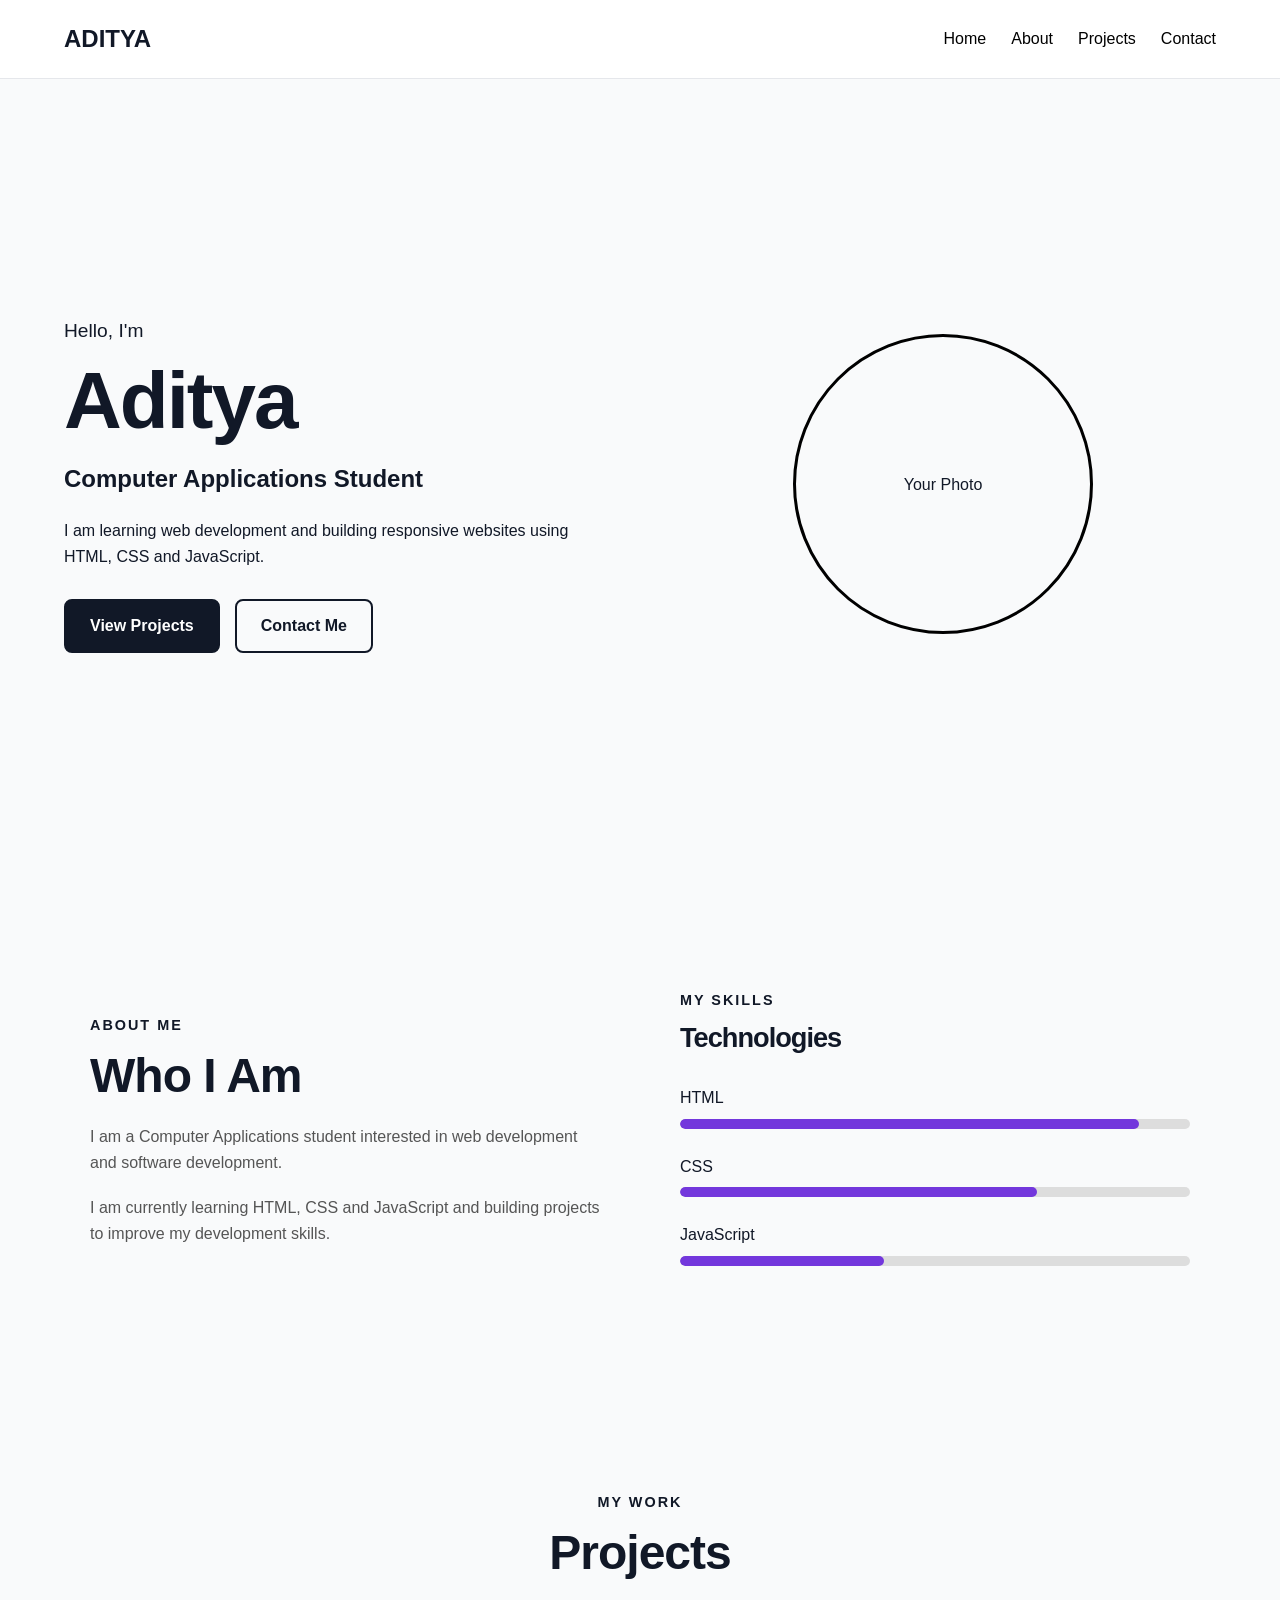
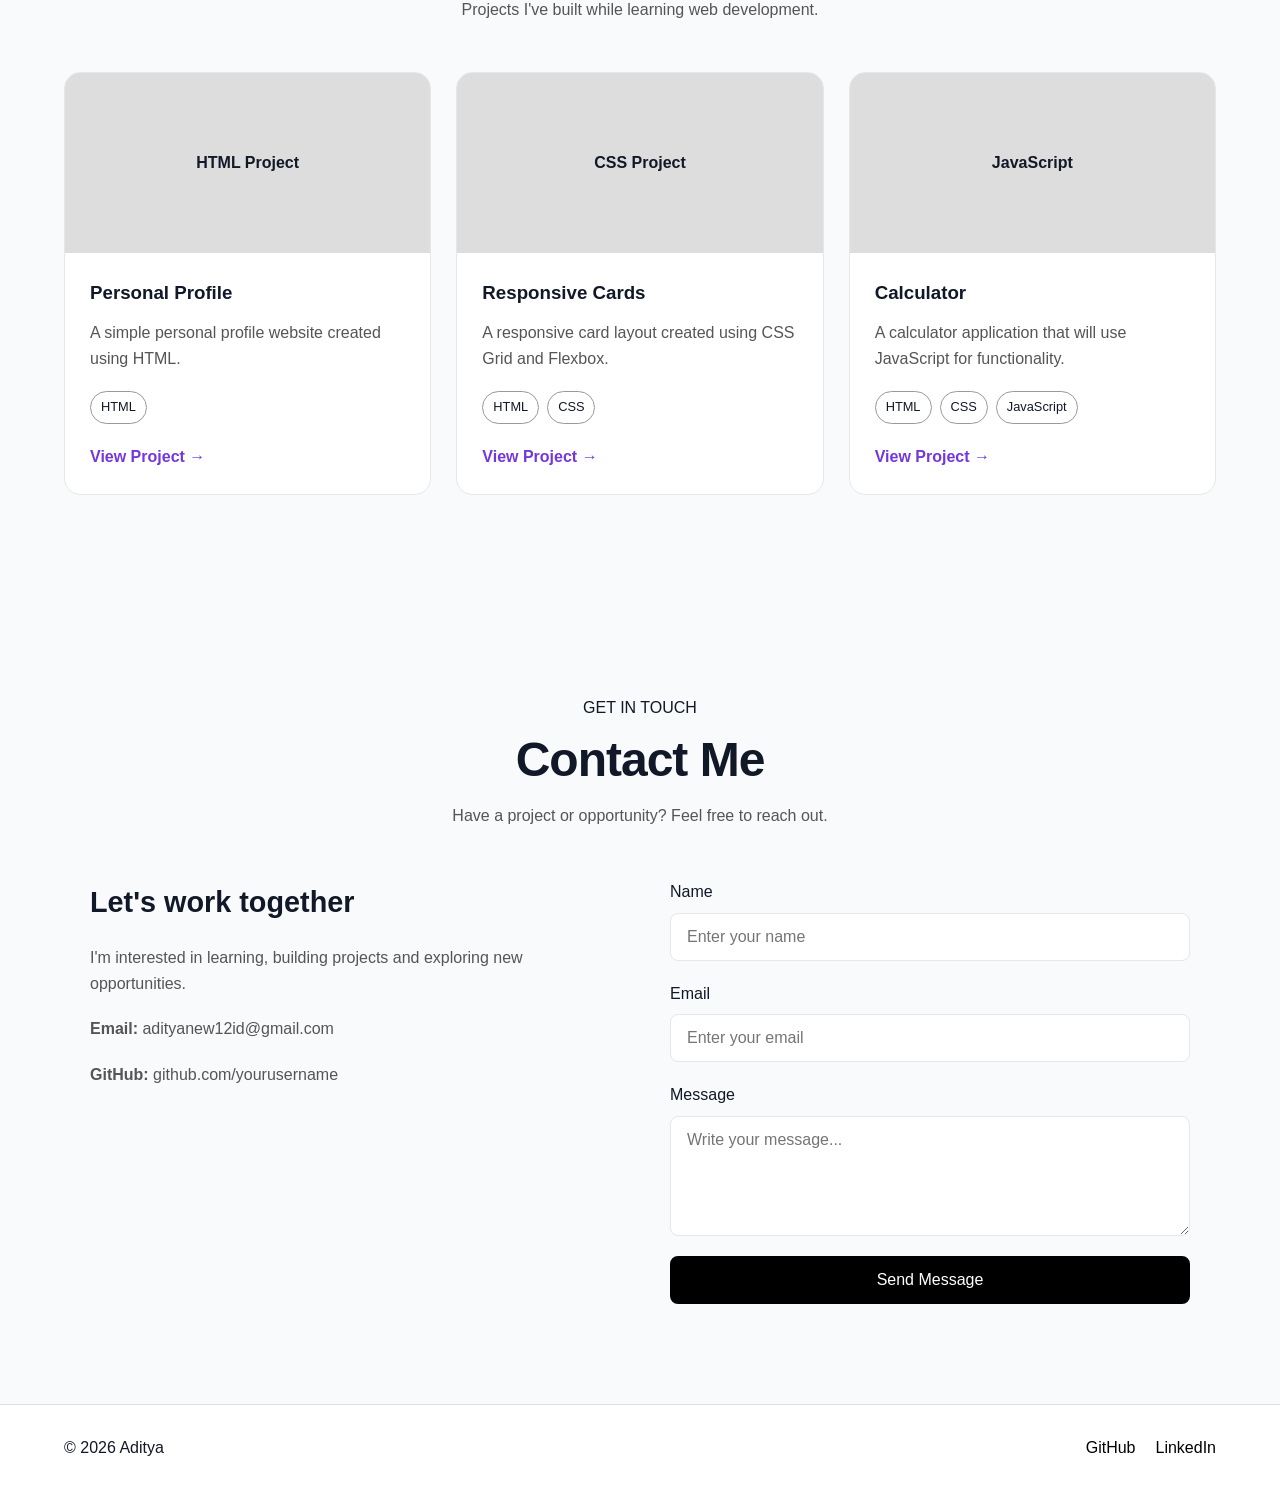
==== index.html @ a28747af "Rename abc.html to index.html" ====
<!DOCTYPE html>
<html lang="en">

<head>

    <meta charset="UTF-8">

    <meta name="viewport" content="width=device-width, initial-scale=1.0">

    <title>Aditya | Developer Portfolio</title>

    <link rel="stylesheet" href="complete.css">

</head>

<body>

    <!-- =========================
         NAVBAR
    ========================== -->

    <nav class="navbar">

        <div class="logo">
            ADITYA
        </div>

        <div class="nav-links">

            <a href="#home">Home</a>

            <a href="#about">About</a>

            <a href="#projects">Projects</a>

            <a href="#contact">Contact</a>

        </div>

    </nav>


    <!-- =========================
         HERO
    ========================== -->

    <section class="hero" id="home">

        <div class="hero-content">

            <p class="intro-text">
                Hello, I'm
            </p>

            <h1>Aditya</h1>

            <h2>
                Computer Applications Student
            </h2>

            <p class="description">
                I am learning web development and building
                responsive websites using HTML, CSS and JavaScript.
            </p>

            <div class="buttons">

                <a href="#projects" class="btn primary">
                    View Projects
                </a>

                <a href="#contact" class="btn secondary">
                    Contact Me
                </a>

            </div>

        </div>


        <div class="hero-image">

            <div class="image-placeholder">
                Your Photo
            </div>

        </div>

    </section>


    <!-- =========================
         ABOUT + SKILLS
    ========================== -->

    <section class="about" id="about">

        <div class="about-text">

            <p class="small-title">
                ABOUT ME
            </p>

            <h2>
                Who I Am
            </h2>

            <p>
                I am a Computer Applications student interested
                in web development and software development.
            </p>

            <p>
                I am currently learning HTML, CSS and JavaScript
                and building projects to improve my development skills.
            </p>

        </div>


        <div class="skills">

            <p class="small-title">
                MY SKILLS
            </p>

            <h2>
                Technologies
            </h2>


            <div class="skill">

                <div class="skill-info">

                    <span>HTML</span>

                </div>

                <div class="skill-bar">

                    <div class="skill-progress html"></div>

                </div>

            </div>


            <div class="skill">

                <div class="skill-info">

                    <span>CSS</span>

                </div>

                <div class="skill-bar">

                    <div class="skill-progress css"></div>

                </div>

            </div>


            <div class="skill">

                <div class="skill-info">

                    <span>JavaScript</span>

                </div>

                <div class="skill-bar">

                    <div class="skill-progress javascript"></div>

                </div>

            </div>

        </div>

    </section>


    <!-- =========================
         PROJECTS
    ========================== -->

    <section class="projects section" id="projects">

        <div class="section-heading">

            <p>MY WORK</p>

            <h2>Projects</h2>

            <span>
                Projects I've built while learning web development.
            </span>

        </div>


        <div class="project-grid">


            <article class="project-card">

                <div class="project-image">
                    HTML Project
                </div>

                <div class="project-content">

                    <h3>Personal Profile</h3>

                    <p>
                        A simple personal profile website
                        created using HTML.
                    </p>

                    <div class="technologies">

                        <span>HTML</span>

                    </div>

                    <a href="#">
                        View Project →
                    </a>

                </div>

            </article>


            <article class="project-card">

                <div class="project-image">
                    CSS Project
                </div>

                <div class="project-content">

                    <h3>Responsive Cards</h3>

                    <p>
                        A responsive card layout created
                        using CSS Grid and Flexbox.
                    </p>

                    <div class="technologies">

                        <span>HTML</span>

                        <span>CSS</span>

                    </div>

                    <a href="#">
                        View Project →
                    </a>

                </div>

            </article>


            <article class="project-card">

                <div class="project-image">
                    JavaScript
                </div>

                <div class="project-content">

                    <h3>Calculator</h3>

                    <p>
                        A calculator application that will
                        use JavaScript for functionality.
                    </p>

                    <div class="technologies">

                        <span>HTML</span>

                        <span>CSS</span>

                        <span>JavaScript</span>

                    </div>

                    <a href="#">
                        View Project →
                    </a>

                </div>

            </article>


        </div>

    </section>


    <!-- =========================
         CONTACT
    ========================== -->

    <section class="contact" id="contact">

        <div class="contact-heading">

            <p>GET IN TOUCH</p>

            <h2>Contact Me</h2>

            <span>
                Have a project or opportunity? Feel free to reach out.
            </span>

        </div>


        <div class="contact-container">


            <div class="contact-info">

                <h3>
                    Let's work together
                </h3>

                <p>
                    I'm interested in learning, building projects
                    and exploring new opportunities.
                </p>

                <p>
                    <strong>Email:</strong>
                    adityanew12id@gmail.com
                </p>

                <p>
                    <strong>GitHub:</strong>
                    github.com/yourusername
                </p>

            </div>


            <form class="contact-form">

                <div class="form-group">

                    <label for="name">
                        Name
                    </label>

                    <input
                        type="text"
                        id="name"
                        placeholder="Enter your name"
                    >

                </div>


                <div class="form-group">

                    <label for="email">
                        Email
                    </label>

                    <input
                        type="email"
                        id="email"
                        placeholder="Enter your email"
                    >

                </div>


                <div class="form-group">

                    <label for="message">
                        Message
                    </label>

                    <textarea
                        id="message"
                        rows="5"
                        placeholder="Write your message..."
                    ></textarea>

                </div>


                <button type="submit">
                    Send Message
                </button>

            </form>

        </div>

    </section>


    <!-- =========================
         FOOTER
    ========================== -->

    <footer class="footer">

        <p>
            © 2026 Aditya
        </p>

        <div class="social-links">

            <a href="#">GitHub</a>

            <a href="#">LinkedIn</a>

        </div>

    </footer>

</body>

</html>
---- complete.css ----
/* =========================
   RESET
========================= */

* {

    margin: 0;

    padding: 0;

    box-sizing: border-box;

}
:root {

    --primary: #111827;

    --secondary: #4b5563;

    --background: #f9fafb;

    --card: #ffffff;

    --border: #e5e7eb;

    --accent: #7337dc;

}
/* =========================
   REUSABLE COMPONENTS
========================= */

.container {

    width: 90%;

    max-width: 1200px;

    margin: auto;

}


.section {

    padding: 100px 0;

}


.section-title {

    text-align: center;

    margin-bottom: 50px;

}


.section-title h2 {

    font-size: clamp(2.3rem, 5vw, 3.5rem);

    line-height: 1.2;

    margin-bottom: 15px;

}


.section-title p {

    color: var(--secondary);

}

/* =========================
   BODY
========================= */

html {

    scroll-behavior: smooth;

}


body {

    font-family: Arial, sans-serif;

    color:var(--primary) ;

    background-color: var(--background);

    line-height: 1.6;

}


/* =========================
   NAVBAR
========================= */

.navbar {

    width: 100%;

    padding: 20px 5%;

    display: flex;

    justify-content: space-between;

    align-items: center;

    background-color: rgba(255, 255, 255, 0.9);

    border-bottom: 1px solid var(--border);

    position: sticky;

    top: 0;

    z-index: 100;

    backdrop-filter: blur(10px);

}


.logo {

    font-size: 1.5rem;

    font-weight: bold;

}


.nav-links {

    display: flex;

    gap: 25px;

}


.nav-links a {

    color: black;

    text-decoration: none;

    transition: 0.3s ease;

}


.nav-links a:hover {

    opacity: 0.6;

}


/* =========================
   HERO
========================= */

.hero {

    width: 90%;

    max-width: 1200px;

    min-height: 90vh;

    margin: auto;

    display: flex;

    justify-content: space-between;

    align-items: center;

    gap: 60px;

}


.hero-content {

    flex: 1;

    animation: slideIn 1s ease-out;

}


.intro-text {

    font-size: 1.2rem;

    margin-bottom: 10px;

}
.section-heading h2,
.contact-heading h2,
.about h2 {

    font-size: clamp(2.3rem, 5vw, 3.5rem);

    line-height: 1.2;

    letter-spacing: -1px;

}

.hero h1 {

    font-size: clamp(3rem, 8vw, 5rem);

    line-height: 1.1;

    margin-bottom: 15px;

    letter-spacing: -2px;

}


.hero h2 {

    font-size: 1.5rem;

    margin-bottom: 20px;

}


.description {

    max-width: 550px;

    margin-bottom: 30px;

}


/* =========================
   BUTTONS
========================= */

.buttons {

    display: flex;

    gap: 15px;

    flex-wrap: wrap;

}


.btn {

    display: inline-block;

    padding: 12px 24px;

    border: 2px solid var(--primary);

    border-radius: 8px;

    text-decoration: none;

    color: var(--primary);

    font-weight: 600;

    transition:
        transform 0.3s ease,
        background-color 0.3s ease,
        color 0.3s ease;

}


.primary {

    background-color: var(--primary);

    color: white;

}
.secondary:hover {

    background-color: var(--primary);

    color: white;

}

.btn:hover {

    transform: translateY(-3px);

}


/* =========================
   HERO IMAGE
========================= */

.hero-image {

    flex: 1;

    display: flex;

    justify-content: center;

}


.image-placeholder {

    width: 300px;

    height: 300px;

    display: flex;

    justify-content: center;

    align-items: center;

    border: 3px solid black;

    border-radius: 50%;

}


/* =========================
   ABOUT
========================= */

.about {

    width: 90%;

    max-width: 1100px;

    margin: auto;

    padding: 100px 0;

    display: grid;

    grid-template-columns: 1fr 1fr;

    gap: 80px;

    align-items: center;

}


.small-title {

    font-size: 0.9rem;

    font-weight: bold;

    letter-spacing: 2px;

    margin-bottom: 10px;

}


.about h2 {

    font-size: 3rem;

    margin-bottom: 20px;

}


.about-text p:not(.small-title) {

    color: #555;

    margin-bottom: 20px;

}


/* =========================
   SKILLS
========================= */

.skills h2 {

    font-size: 1.7rem;

    margin-bottom: 30px;

}


.skill {

    margin-bottom: 25px;

}


.skill-info {

    margin-bottom: 8px;

}


.skill-bar {

    width: 100%;

    height: 10px;

    background-color: #ddd;

    border-radius: 10px;

    overflow: hidden;

}


.skill-progress {

    height: 100%;

    background-color: var(--accent);

    border-radius: 10px;

}


.html {

    width: 90%;

}


.css {

    width: 70%;

}


.javascript {

    width: 40%;

}


/* =========================
   PROJECTS
========================= */

.projects {

    width: 90%;

    max-width: 1200px;

    margin: auto;

    padding: 100px 0;

}


.section-heading {

    text-align: center;

    margin-bottom: 50px;

}


.section-heading p {

    font-size: 0.9rem;

    font-weight: bold;

    letter-spacing: 2px;

}


.section-heading h2 {

    font-size: 3rem;

    margin: 10px 0 15px;

}


.section-heading span {

    color: #555;

}


.project-grid {

    display: grid;

    grid-template-columns: repeat(3, 1fr);

    gap: 25px;

}


.project-card {

    background-color: var(--card);

    border: 1px solid var(--border);

    border-radius: 16px;

    overflow: hidden;

    transition:
        transform 0.3s ease,
        box-shadow 0.3s ease;

}


.project-card:hover {

    transform: translateY(-8px);

    box-shadow:
        0 20px 40px rgba(0, 0, 0, 0.10);

}


.project-image {

    height: 180px;

    display: flex;

    justify-content: center;

    align-items: center;

    background-color: #ddd;

    font-weight: bold;

}


.project-content {

    padding: 25px;

}


.project-content h3 {

    margin-bottom: 12px;

}


.project-content p {

    color: #555;

    margin-bottom: 20px;

}


.technologies {

    display: flex;

    gap: 8px;

    flex-wrap: wrap;

    margin-bottom: 20px;

}


.technologies span {

    padding: 5px 10px;

    border: 1px solid #999;

    border-radius: 20px;

    font-size: 0.8rem;

}


.project-content a {

    color: var(--accent);

    font-weight: 600;

    text-decoration: none;

    transition: opacity 0.3s ease;

}
.project-content a:hover {

    opacity: 0.7;

}


/* =========================
   CONTACT
========================= */

.contact {

    width: 90%;

    max-width: 1100px;

    margin: auto;

    padding: 100px 0;

}


.contact-heading {

    text-align: center;

    margin-bottom: 50px;

}


.contact-heading h2 {

    font-size: 3rem;

    margin: 10px 0 15px;

}


.contact-heading span {

    color: #555555;

}


.contact-container {

    display: grid;

    grid-template-columns: 1fr 1fr;

    gap: 60px;

}


.contact-info h3 {

    font-size: 1.8rem;

    margin-bottom: 20px;

}


.contact-info p {

    color: #555;

    margin-bottom: 20px;

}


/* =========================
   FORM
========================= */

.contact-form {

    display: flex;

    flex-direction: column;

    gap: 20px;

}


.form-group {

    display: flex;

    flex-direction: column;

    gap: 8px;

}


input,
textarea {

    width: 100%;

    padding: 14px 16px;

    border: 1px solid var(--border);

    border-radius: 8px;

    background-color: white;

    color: var(--primary);

    font-family: inherit;

    font-size: 1rem;

    transition: border-color 0.3s ease,
                box-shadow 0.3s ease;

}


input:focus,
textarea:focus {

    outline: none;

    border-color: var(--accent);

    box-shadow: 0 0 0 3px rgba(37, 99, 235, 0.15);

}


textarea {

    resize: vertical;

}


button {

    padding: 13px 20px;

    border: 2px solid black;

    border-radius: 8px;

    background-color: black;

    color: white;

    font-size: 1rem;

    cursor: pointer;

    transition: 0.3s ease;

}


button:hover {

    transform: translateY(-3px);

}


/* =========================
   FOOTER
========================= */

.footer {

    padding: 30px 5%;

    background-color: white;

    border-top: 1px solid #ddd;

    display: flex;

    justify-content: space-between;

    align-items: center;

}


.social-links {

    display: flex;

    gap: 20px;

}


.social-links a {

    color: black;

    text-decoration: none;

}


.social-links a:hover {

    text-decoration: underline;

}


/* =========================
   HERO ANIMATION
========================= */

@keyframes slideIn {

    from {

        opacity: 0;

        transform: translateX(-30px);

    }

    to {

        opacity: 1;

        transform: translateX(0);

    }

}


/* =========================
   TABLET
========================= */

@media (max-width: 900px) {

    .project-grid {

        grid-template-columns: repeat(2, 1fr);

    }

}


/* =========================
   MOBILE
========================= */

@media (max-width: 768px) {

    .navbar {

        flex-direction: column;

        gap: 15px;

    }


    .hero {

        flex-direction: column;

        justify-content: center;

        text-align: center;

        padding: 80px 0;

    }


    .description {

        margin-left: auto;

        margin-right: auto;

    }


    .buttons {

        justify-content: center;

    }


    .about {

        grid-template-columns: 1fr;

        gap: 50px;

    }


    .contact-container {

        grid-template-columns: 1fr;

    }


    .footer {

        flex-direction: column;

        gap: 15px;

        text-align: center;

    }

}


/* =========================
   SMALL MOBILE
========================= */

@media (max-width: 480px) {

    .nav-links {

        gap: 12px;

        flex-wrap: wrap;

        justify-content: center;

    }


    .hero h1 {

        font-size: 3rem;

    }


    .hero h2 {

        font-size: 1.2rem;

    }


    .image-placeholder {

        width: 220px;

        height: 220px;

    }


    .project-grid {

        grid-template-columns: 1fr;

    }


    .about h2,
    .section-heading h2,
    .contact-heading h2 {

        font-size: 2.3rem;

    }

}
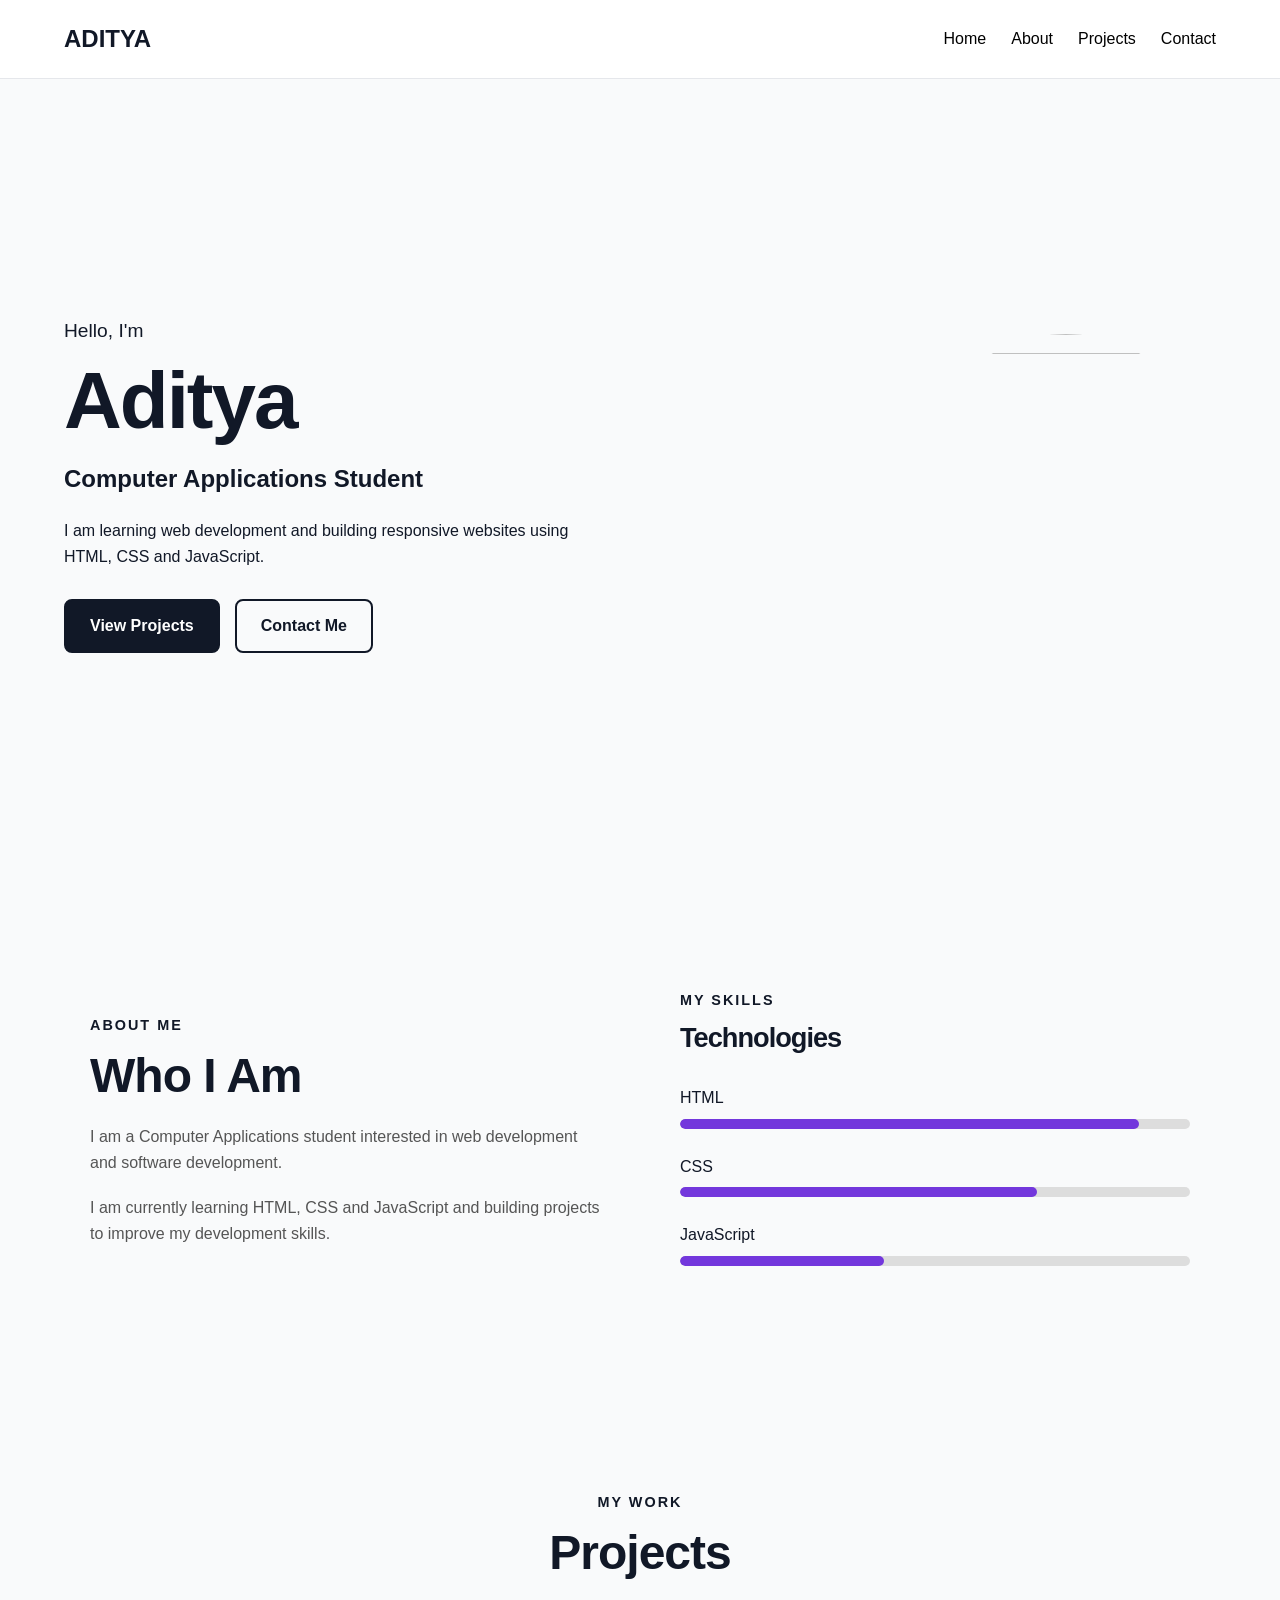
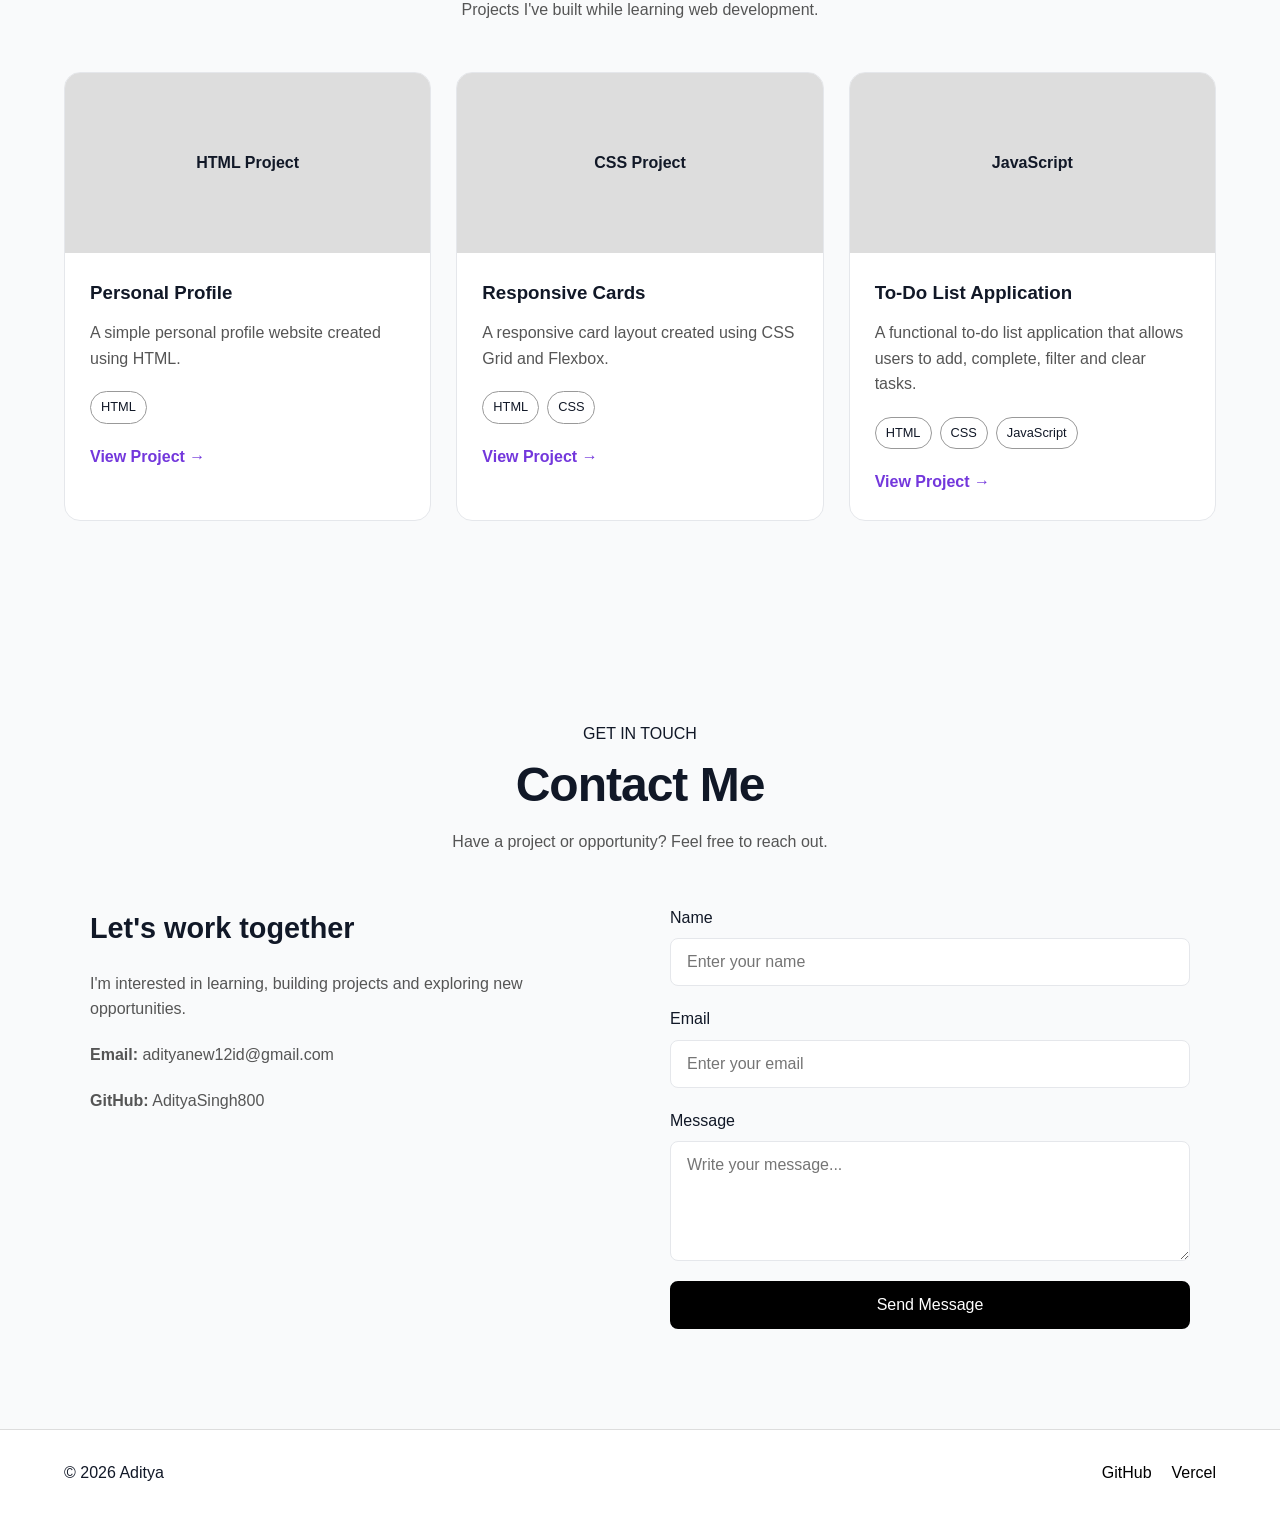
==== commit fed14e38: "added links for projects and github" ====
--- a/index.html
+++ b/index.html
@@ -81,7 +81,7 @@
         <div class="hero-image">
 
             <div class="image-placeholder">
-                Your Photo
+                <img src="C:\Users\Lenovo\Downloads\670354711_18076107461289339_6691648964716935286_n.jpg">
             </div>
 
         </div>
@@ -276,11 +276,11 @@
 
                 <div class="project-content">
 
-                    <h3>Calculator</h3>
+                    <h3>To-Do List Application</h3>
 
                     <p>
-                        A calculator application that will
-                        use JavaScript for functionality.
+                        A functional to-do list application that allows users
+            to add, complete, filter and clear tasks.
                     </p>
 
                     <div class="technologies">
@@ -293,7 +293,7 @@
 
                     </div>
 
-                    <a href="#">
+                    <a href="todo.html">
                         View Project →
                     </a>
 
@@ -347,7 +347,7 @@
 
                 <p>
                     <strong>GitHub:</strong>
-                    github.com/yourusername
+                    AdityaSingh800
                 </p>
 
             </div>
@@ -423,9 +423,9 @@
 
         <div class="social-links">
 
-            <a href="#">GitHub</a>
-
-            <a href="#">LinkedIn</a>
+            <a href="https://github.com/AdityaSingh800">GitHub</a>
+
+            <a href="https://portfolio-aditya-3654.vercel.app/">Vercel</a>
 
         </div>
 
@@ -433,4 +433,4 @@
 
 </body>
 
-</html>
+</html>
--- a/complete.css
+++ b/complete.css
@@ -315,32 +315,17 @@
 ========================= */
 
 .hero-image {
-
-    flex: 1;
-
-    display: flex;
-
-    justify-content: center;
-
-}
-
-
-.image-placeholder {
-
     width: 300px;
-
     height: 300px;
-
-    display: flex;
-
-    justify-content: center;
-
-    align-items: center;
-
-    border: 3px solid black;
-
     border-radius: 50%;
-
+    overflow: hidden;
+}
+
+.hero-image img {
+    width: 100%;
+    height: 100%;
+    object-fit: cover;
+    object-position: center;
 }
 
 
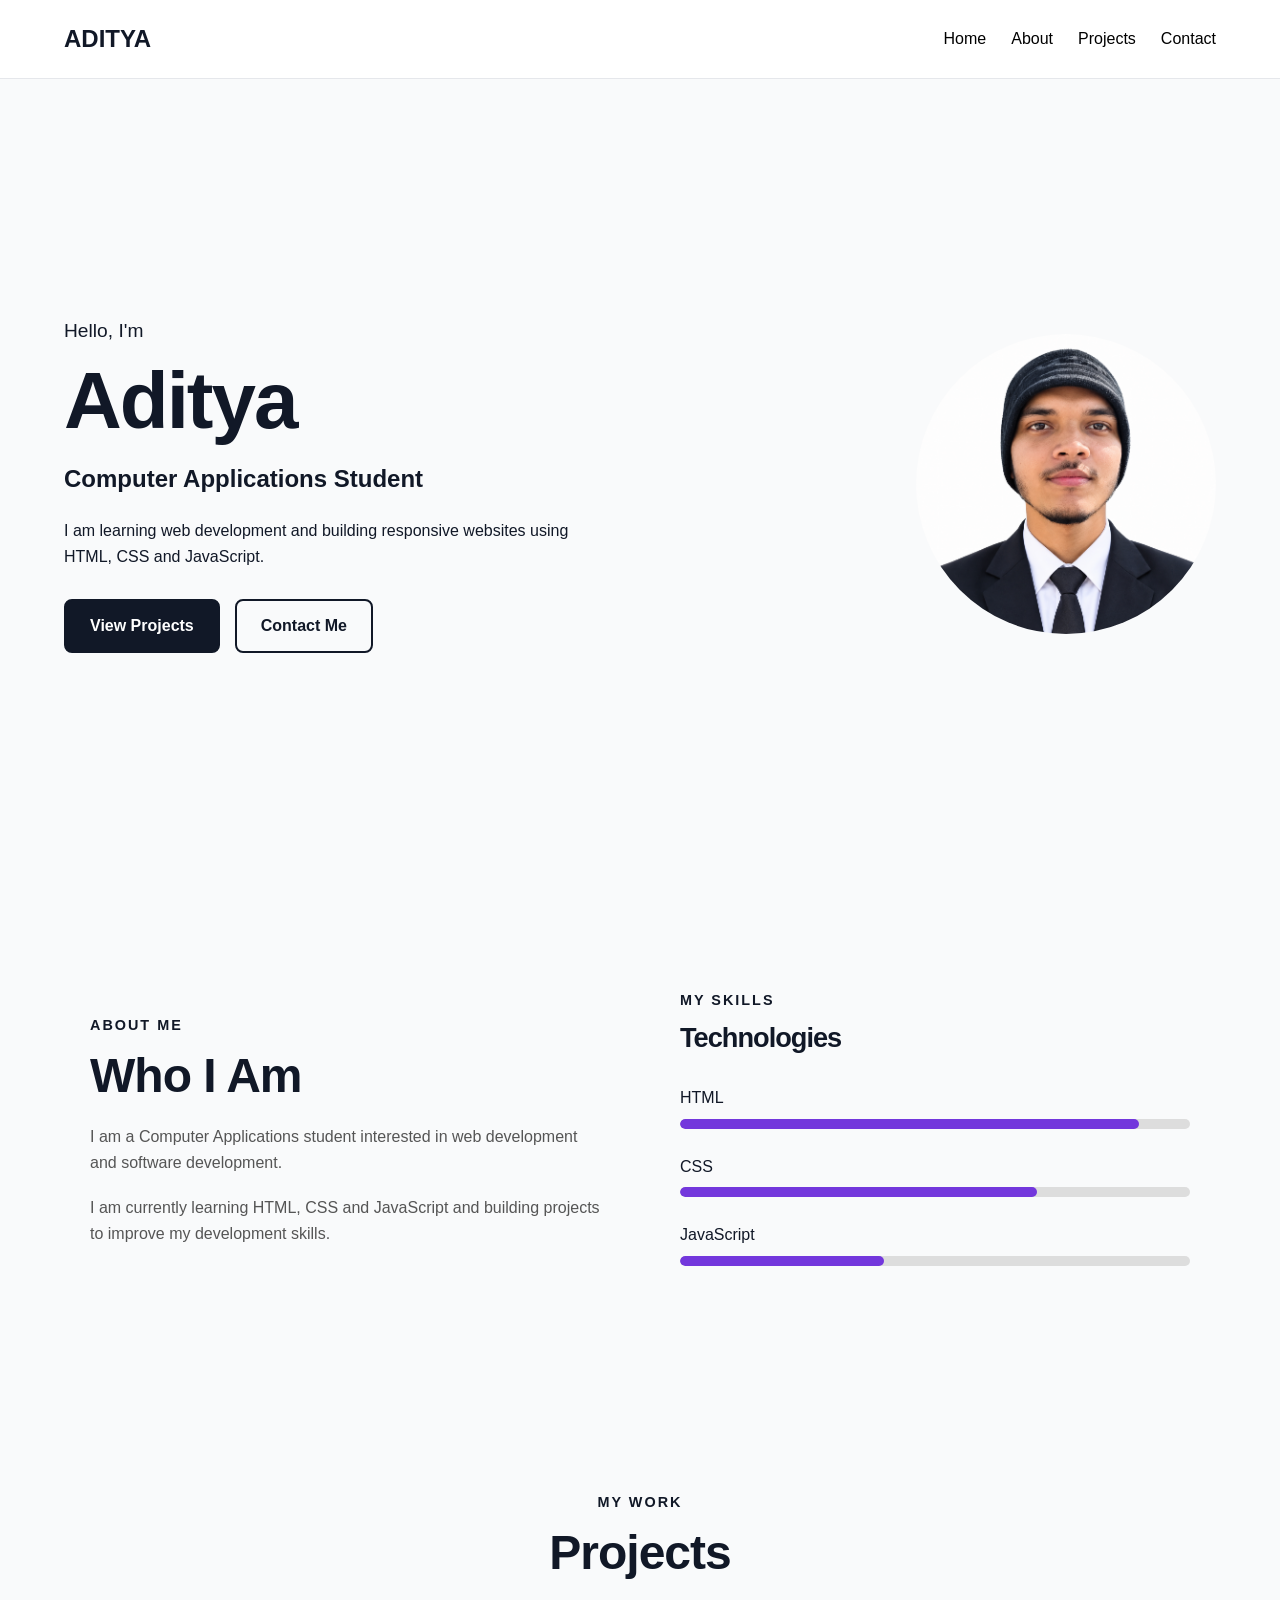
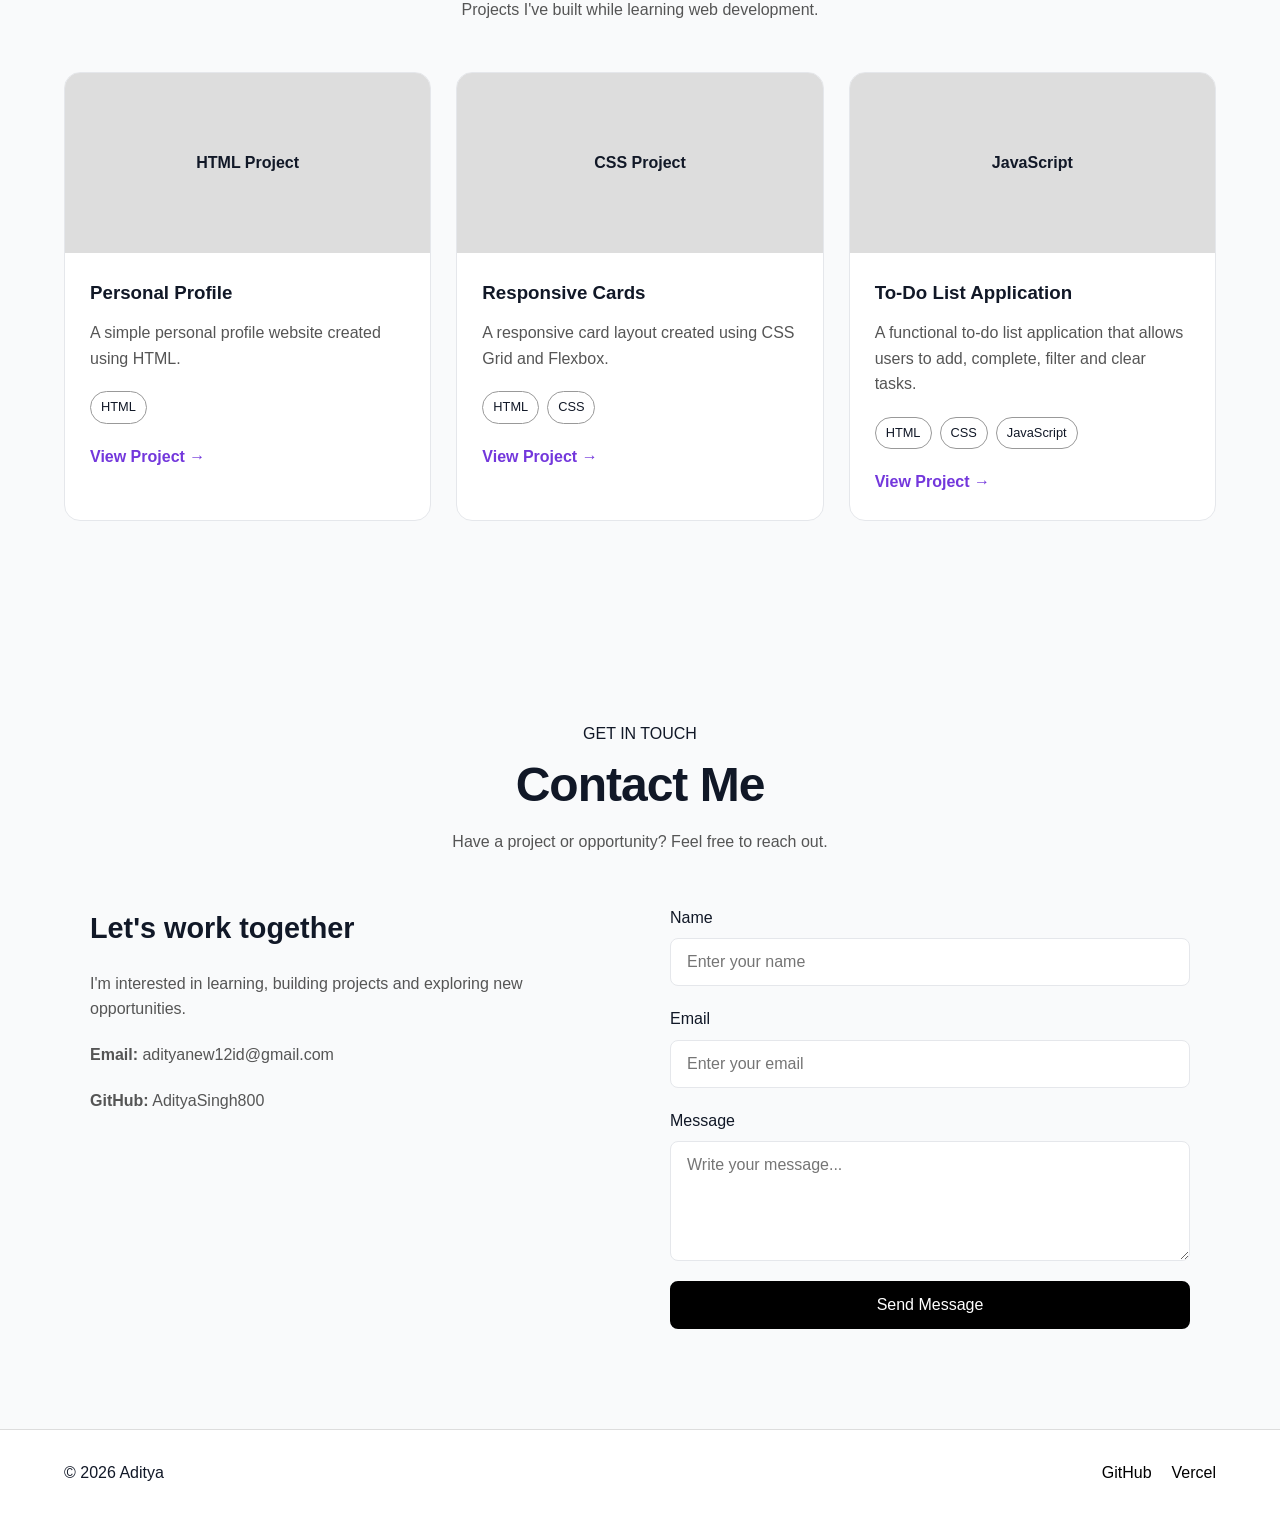
==== commit 8f6a1504: "." ====
--- a/index.html
+++ b/index.html
@@ -81,7 +81,7 @@
         <div class="hero-image">
 
             <div class="image-placeholder">
-                <img src="C:\Users\Lenovo\Downloads\670354711_18076107461289339_6691648964716935286_n.jpg">
+                <img src="my photo.png" alt="Aditya">
             </div>
 
         </div>
@@ -433,4 +433,4 @@
 
 </body>
 
-</html>+</html>
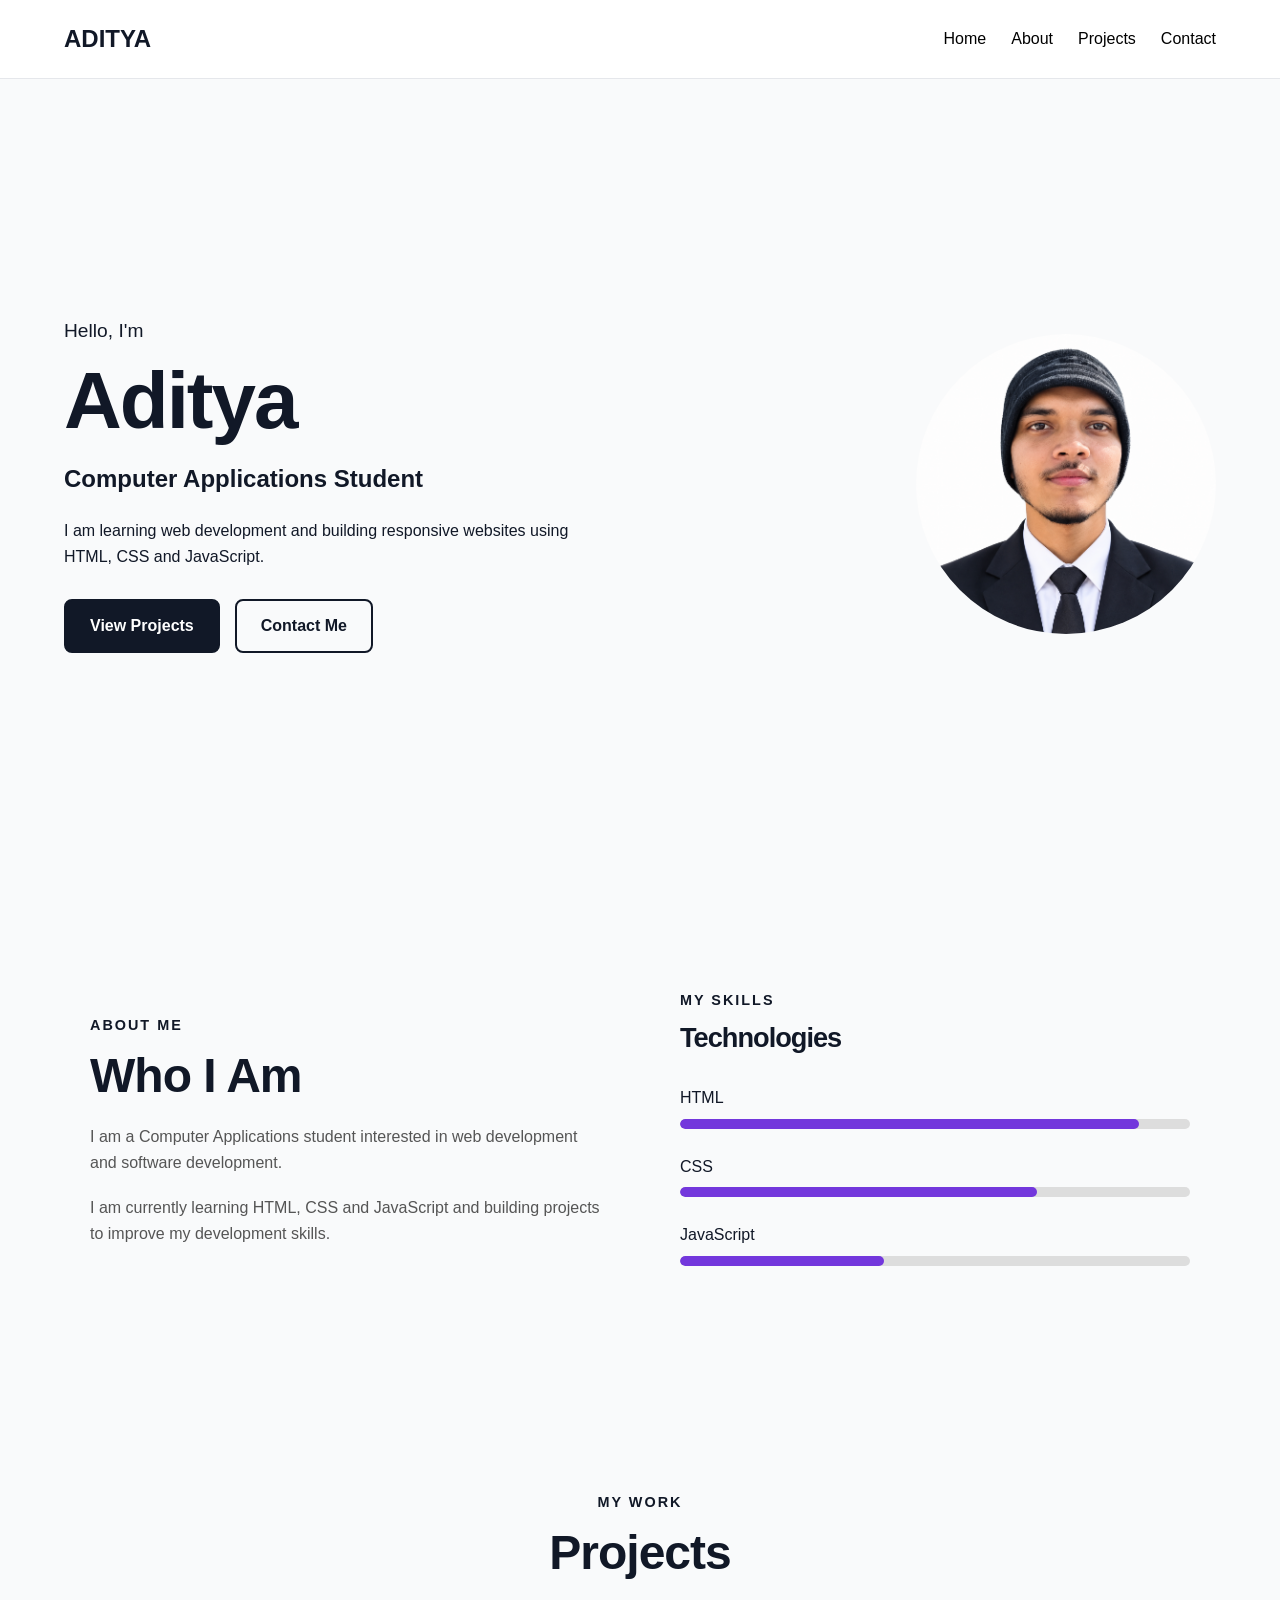
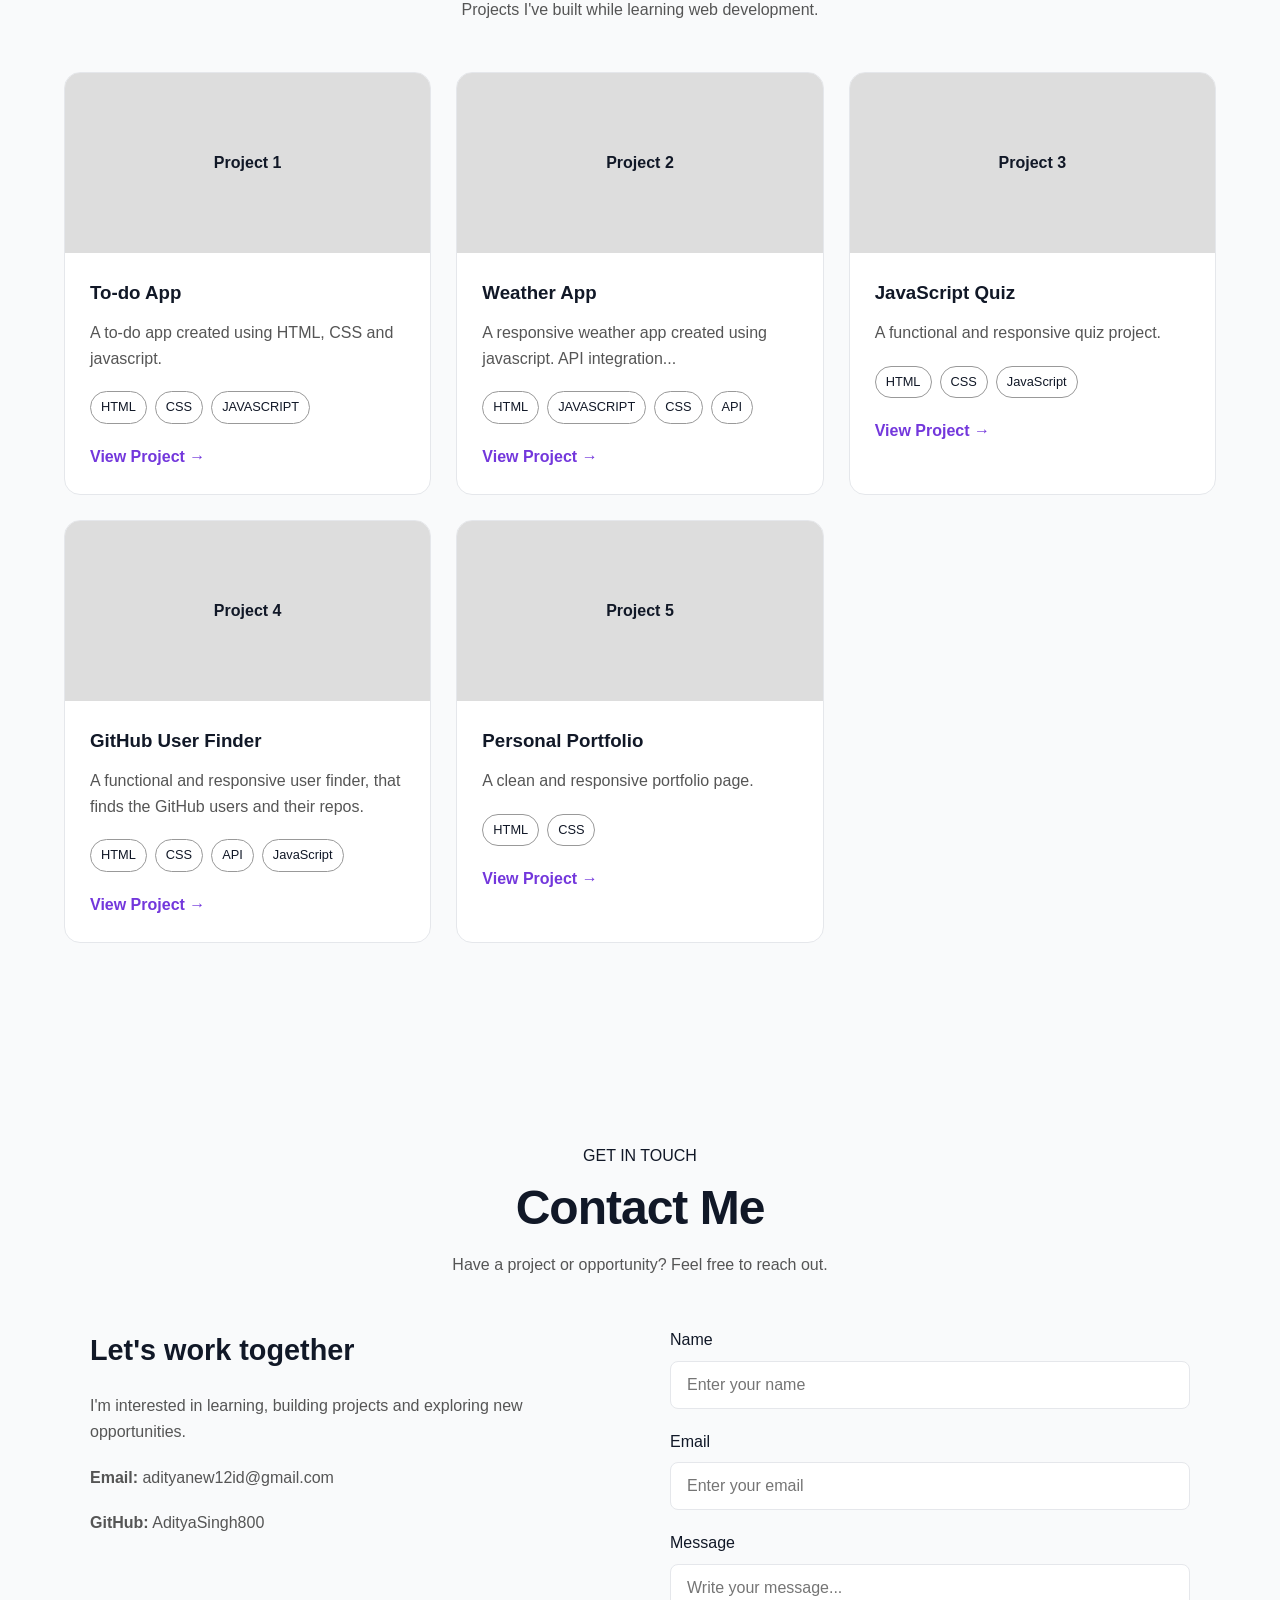
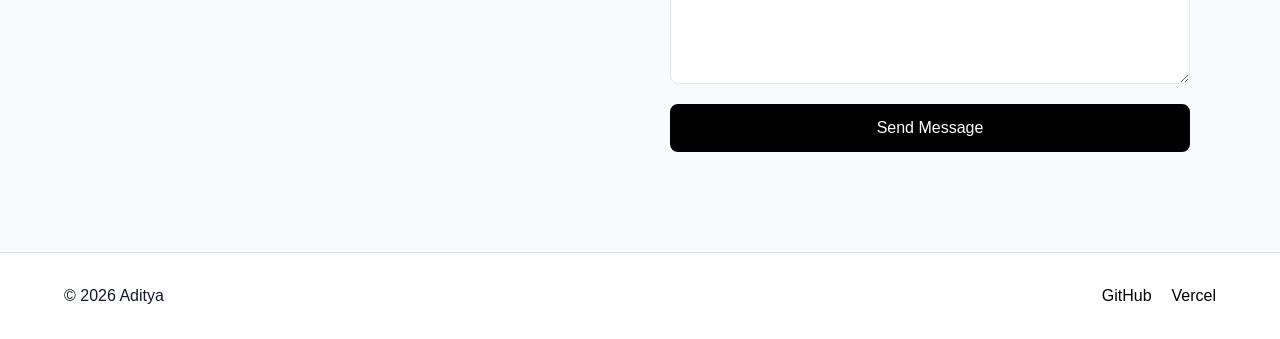
==== commit dbca1fbe: "updated my project sections" ====
--- a/index.html
+++ b/index.html
@@ -209,25 +209,27 @@
             <article class="project-card">
 
                 <div class="project-image">
-                    HTML Project
+                    Project 1
                 </div>
 
                 <div class="project-content">
 
-                    <h3>Personal Profile</h3>
+                    <h3>To-do App</h3>
 
                     <p>
-                        A simple personal profile website
-                        created using HTML.
+                        A to-do app
+                        created using HTML, CSS and javascript.
                     </p>
 
                     <div class="technologies">
 
                         <span>HTML</span>
+                        <span>CSS</span>
+                        <span>JAVASCRIPT</span>
 
                     </div>
 
-                    <a href="#">
+                    <a href="todo.html">
                         View Project →
                     </a>
 
@@ -239,27 +241,28 @@
             <article class="project-card">
 
                 <div class="project-image">
-                    CSS Project
+                    Project 2
                 </div>
 
                 <div class="project-content">
 
-                    <h3>Responsive Cards</h3>
+                    <h3>Weather App</h3>
 
                     <p>
-                        A responsive card layout created
-                        using CSS Grid and Flexbox.
+                        A responsive weather app created
+                        using javascript. API integration... 
                     </p>
 
                     <div class="technologies">
 
                         <span>HTML</span>
-
+                        <span>JAVASCRIPT</span>
                         <span>CSS</span>
+                        <span>API</span>
 
                     </div>
 
-                    <a href="#">
+                    <a href="weather.html">
                         View Project →
                     </a>
 
@@ -271,16 +274,16 @@
             <article class="project-card">
 
                 <div class="project-image">
-                    JavaScript
+                    Project 3 
                 </div>
 
                 <div class="project-content">
 
-                    <h3>To-Do List Application</h3>
+                    <h3>JavaScript Quiz</h3>
 
                     <p>
-                        A functional to-do list application that allows users
-            to add, complete, filter and clear tasks.
+                        A functional and responsive quiz 
+                        project.
                     </p>
 
                     <div class="technologies">
@@ -293,7 +296,73 @@
 
                     </div>
 
-                    <a href="todo.html">
+                    <a href="Quiz Project/index.html">
+                        View Project →
+                    </a>
+
+                </div>
+
+            </article>
+
+            <article class="project-card">
+
+                <div class="project-image">
+                    Project 4 
+                </div>
+
+                <div class="project-content">
+
+                    <h3>GitHub User Finder</h3>
+
+                    <p>
+                        A functional and responsive user finder,
+                        that finds the GitHub users and their repos.
+                    </p>
+
+                    <div class="technologies">
+
+                        <span>HTML</span>
+
+                        <span>CSS</span>
+                        <span>API</span>
+                        <span>JavaScript</span>
+
+                    </div>
+
+                    <a href="GitHub User Finder/index.html">
+                        View Project →
+                    </a>
+
+                </div>
+
+            </article>
+
+            <article class="project-card">
+
+                <div class="project-image">
+                    Project 5 
+                </div>
+
+                <div class="project-content">
+
+                    <h3>Personal Portfolio</h3>
+
+                    <p>
+                        A clean and responsive portfolio
+                        page.
+                    </p>
+
+                    <div class="technologies">
+
+                        <span>HTML</span>
+
+                        <span>CSS</span>
+
+                        
+
+                    </div>
+
+                    <a href="index.html">
                         View Project →
                     </a>
 
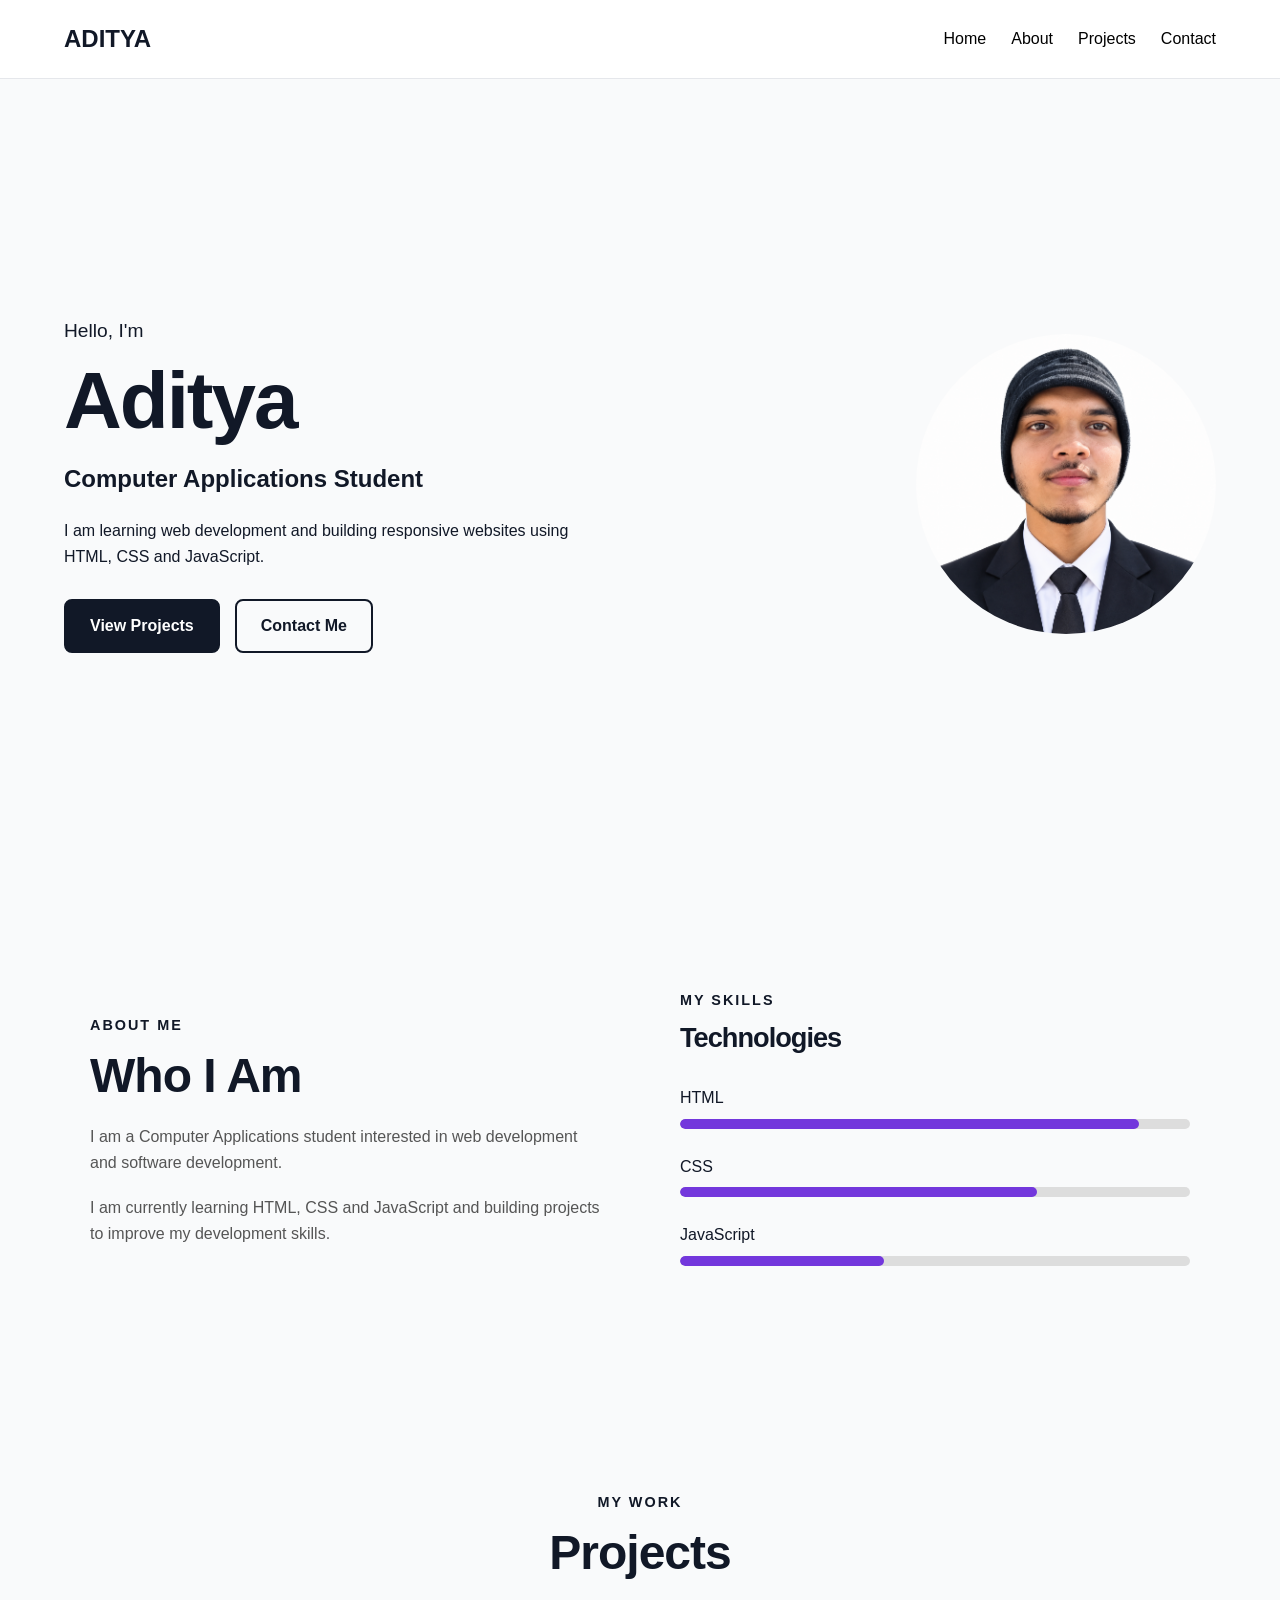
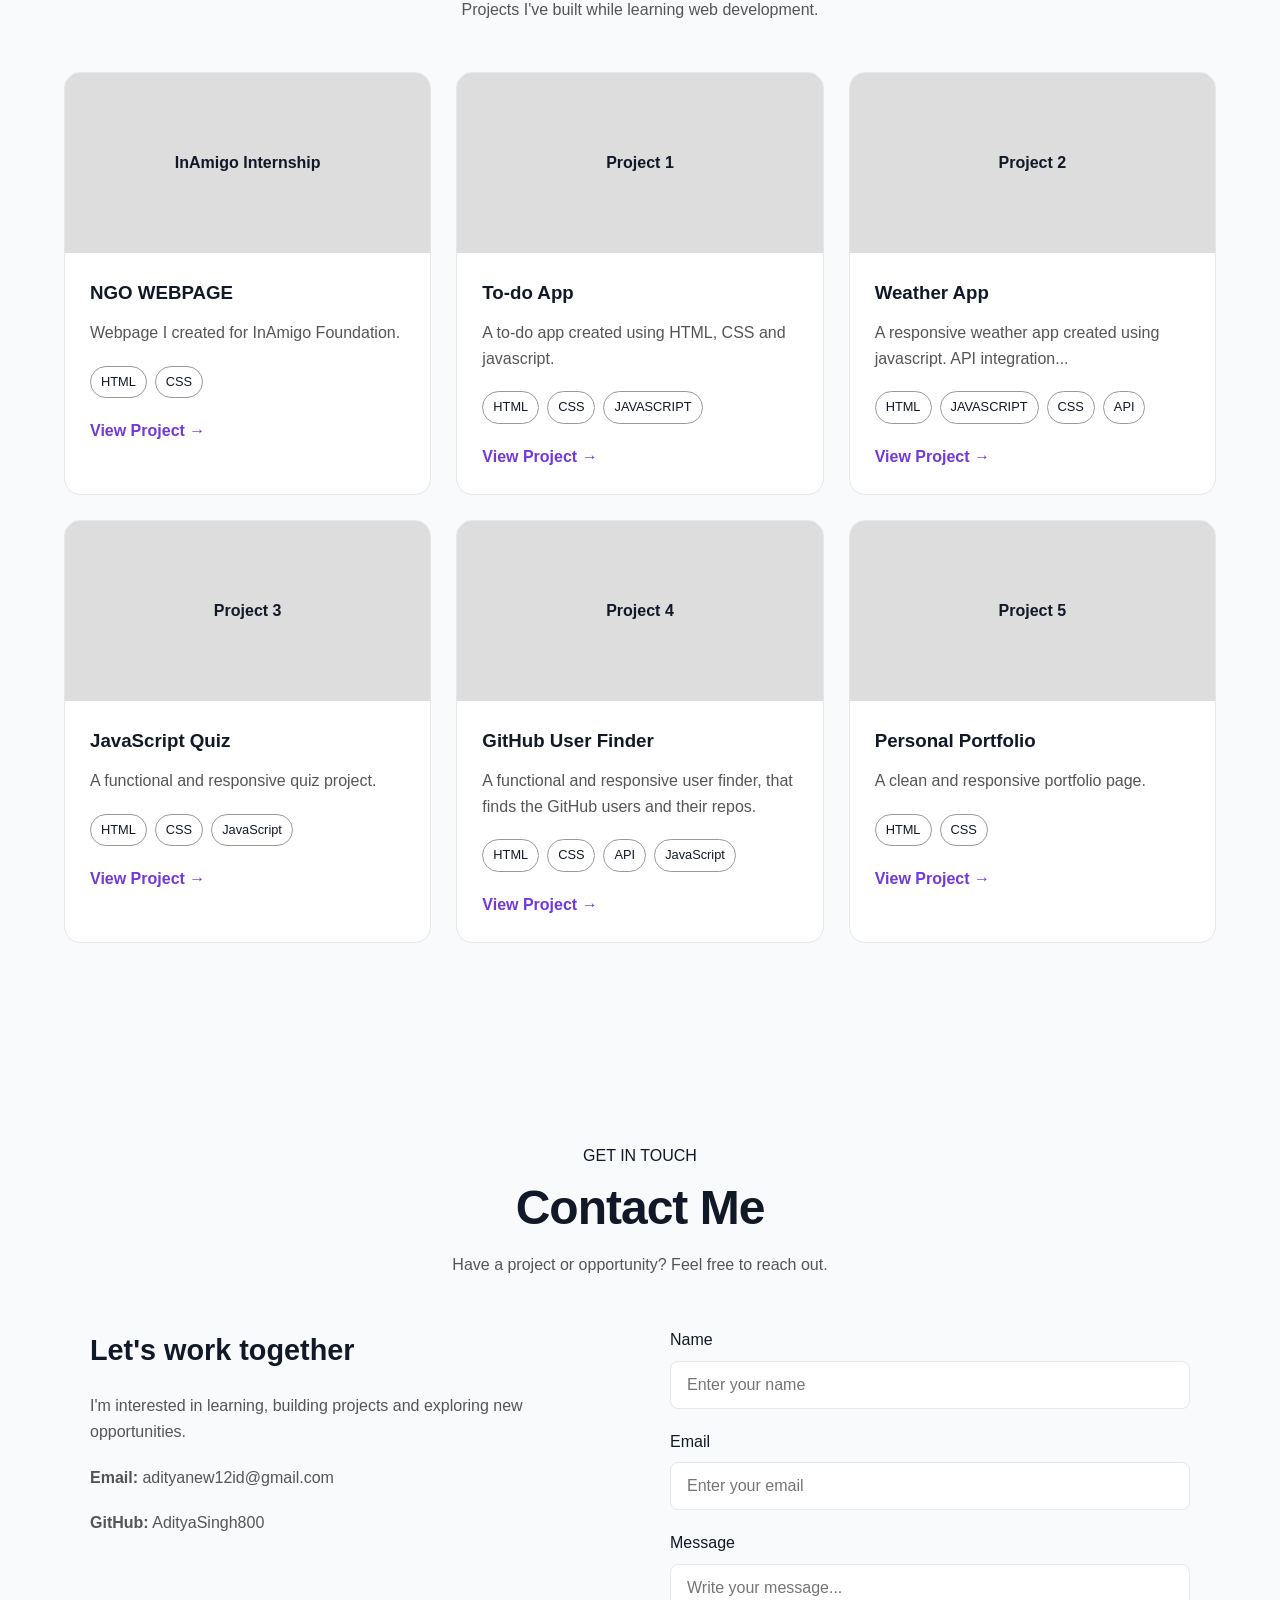
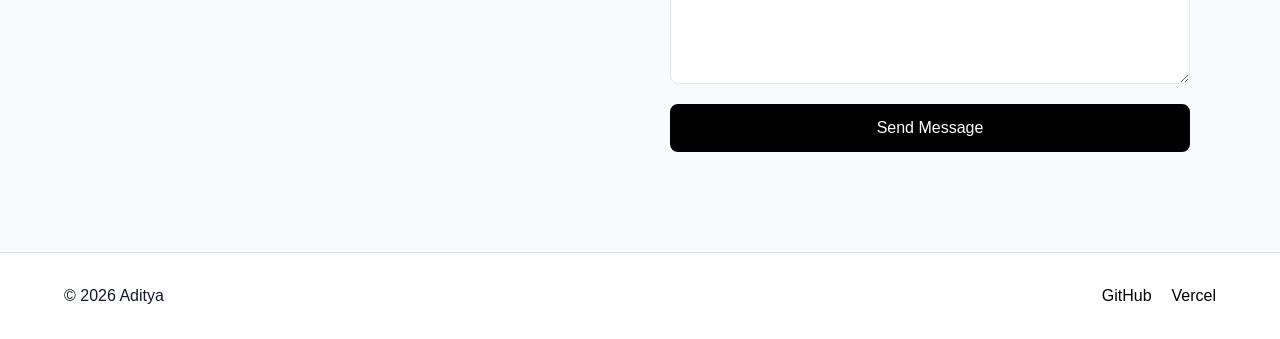
==== commit 3454e5d3: "Task 1" ====
--- a/index.html
+++ b/index.html
@@ -205,6 +205,35 @@
 
         <div class="project-grid">
 
+            <article class="project-card">
+
+                <div class="project-image">
+                    InAmigo Internship
+                </div>
+
+                <div class="project-content">
+
+                    <h3>NGO WEBPAGE </h3>
+
+                    <p>
+                        Webpage I created for InAmigo Foundation.
+                    </p>
+
+                    <div class="technologies">
+
+                        <span>HTML</span>
+                        <span>CSS</span>
+                        
+
+                    </div>
+
+                    <a href="InAmigo/index.html">
+                        View Project →
+                    </a>
+
+                </div>
+
+            </article>
 
             <article class="project-card">
 
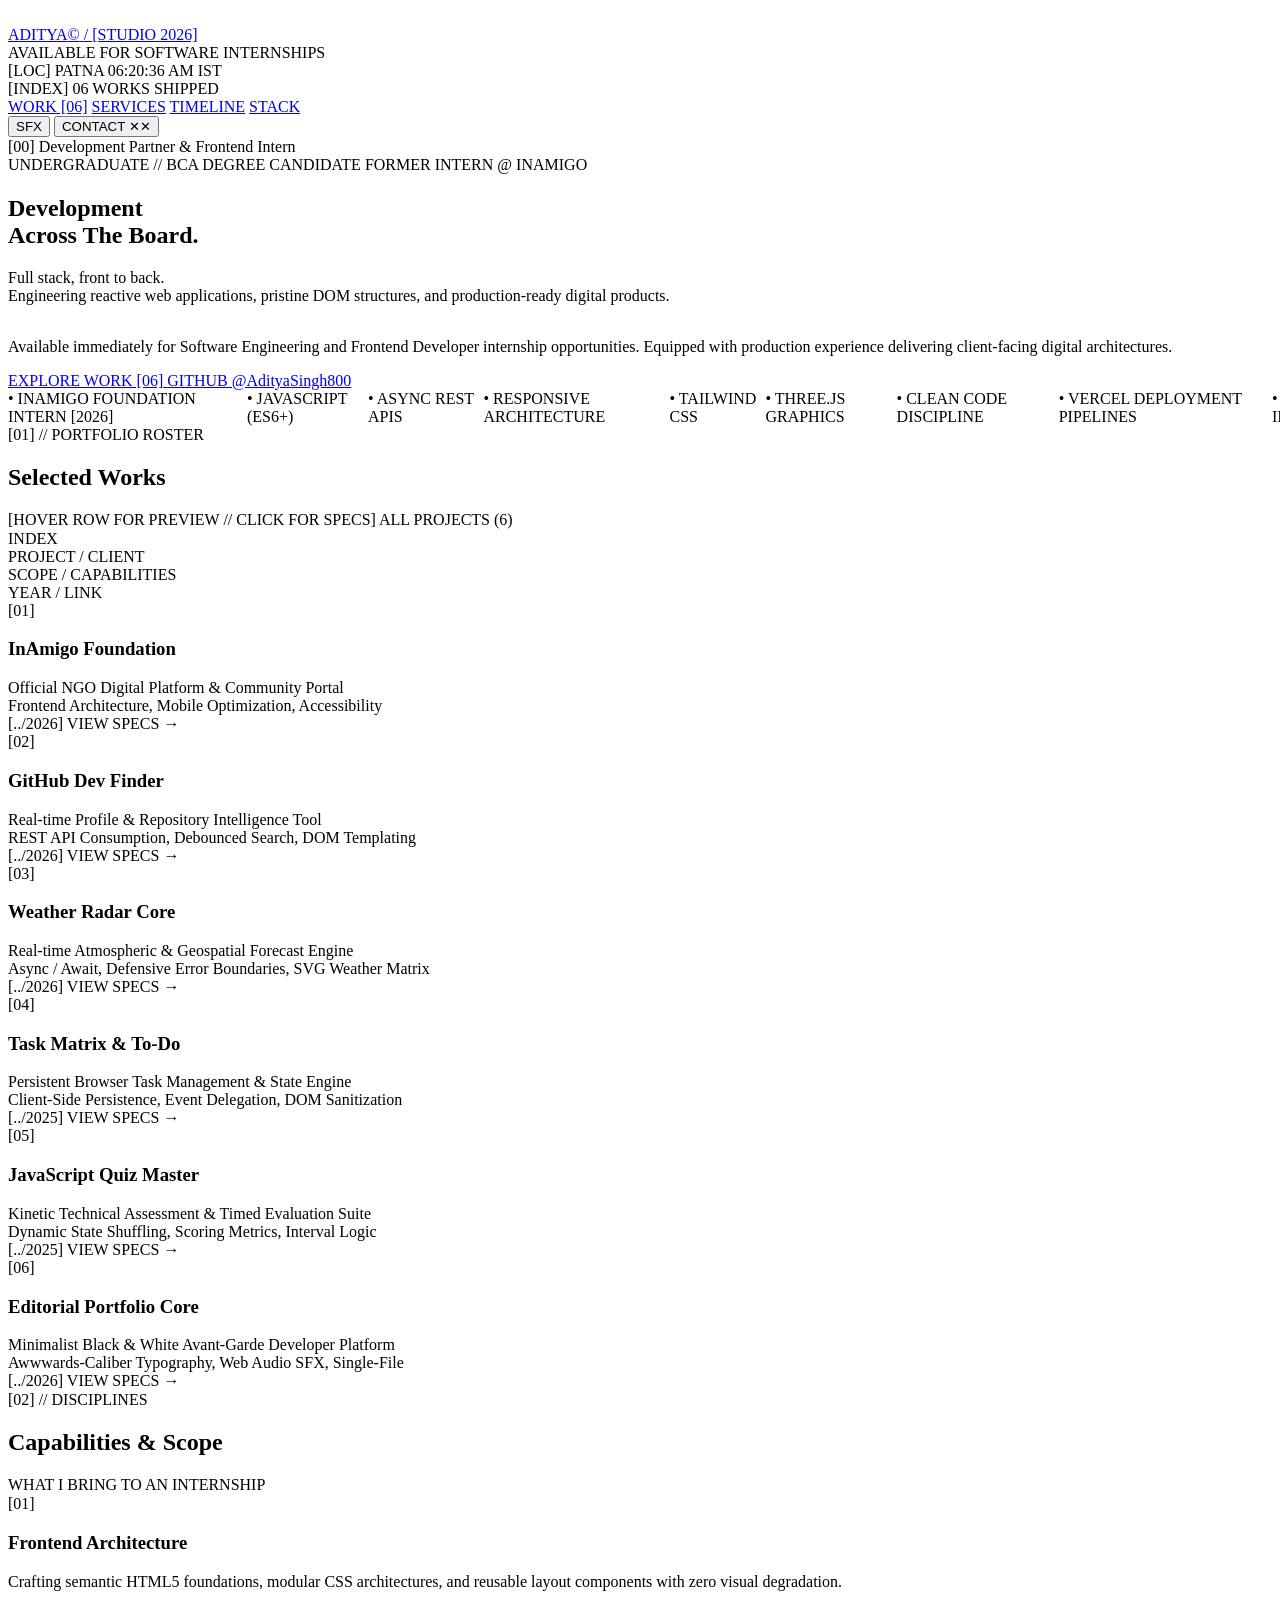
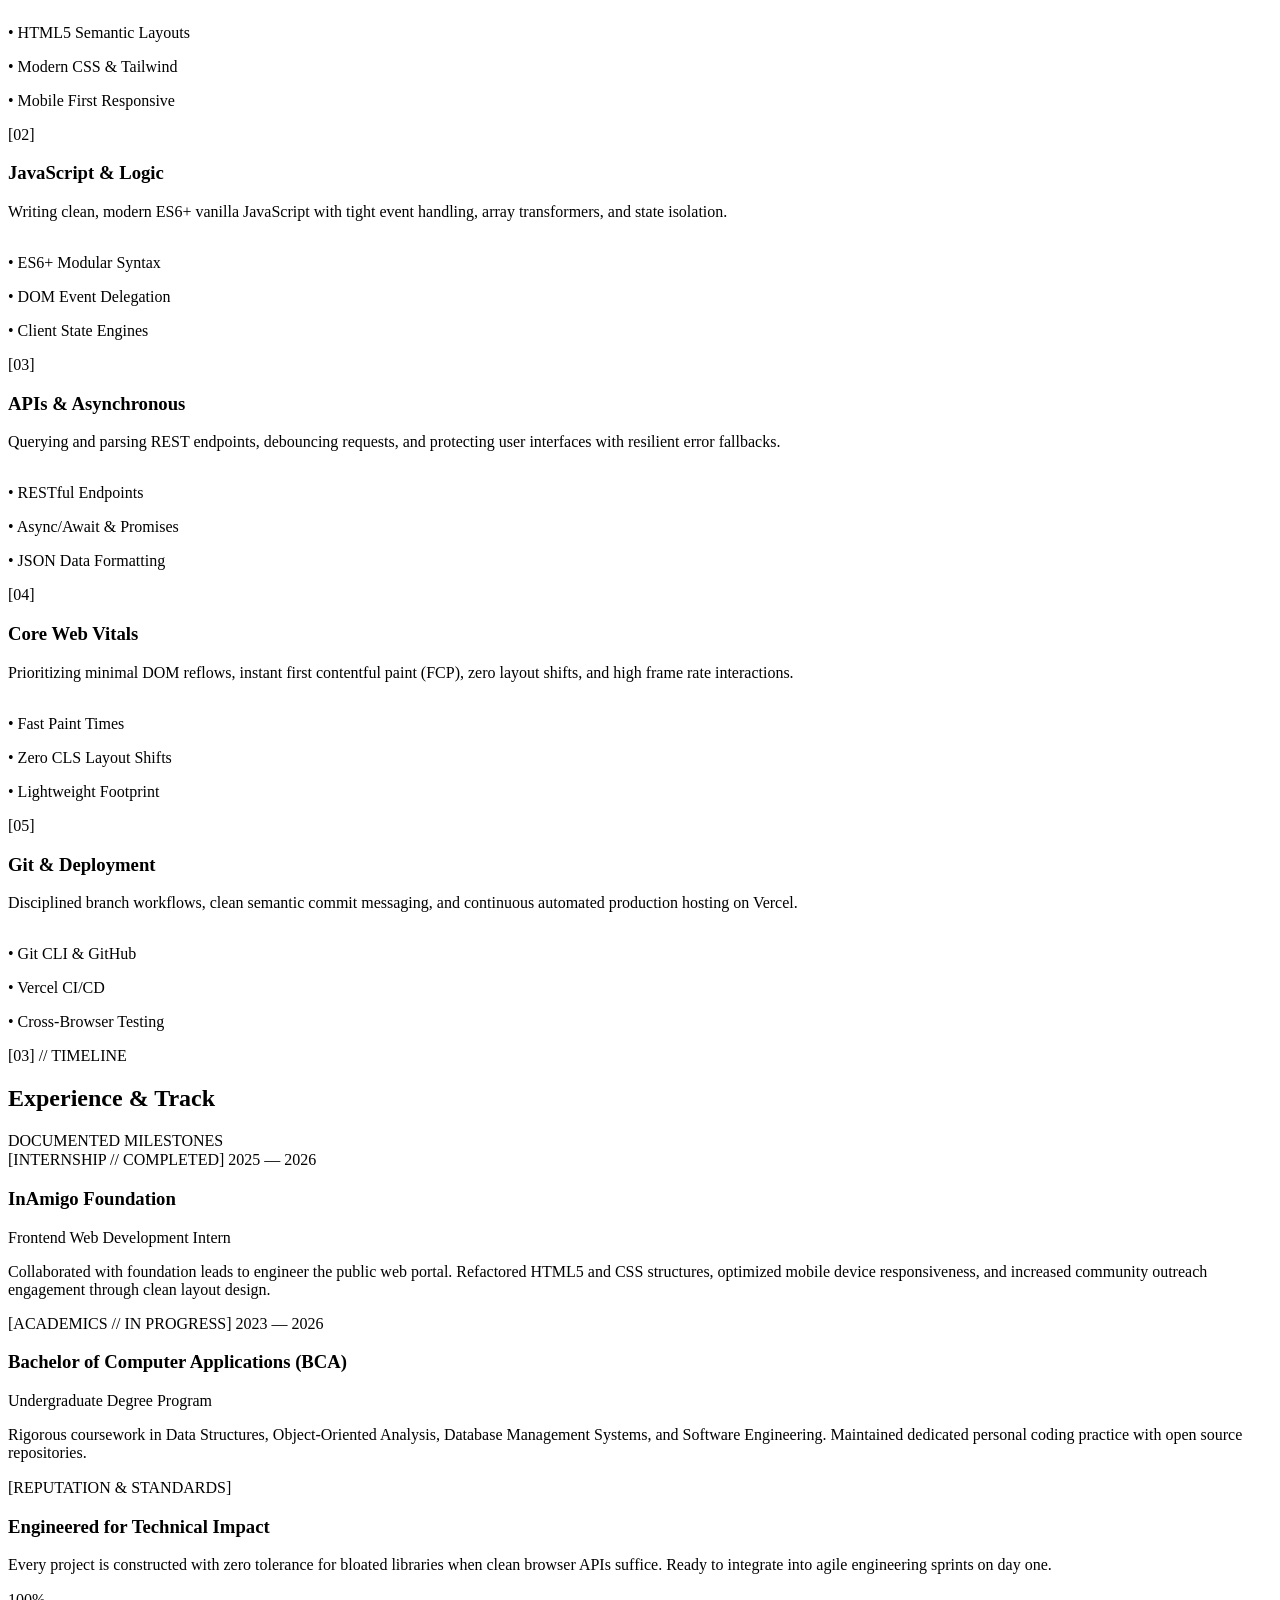
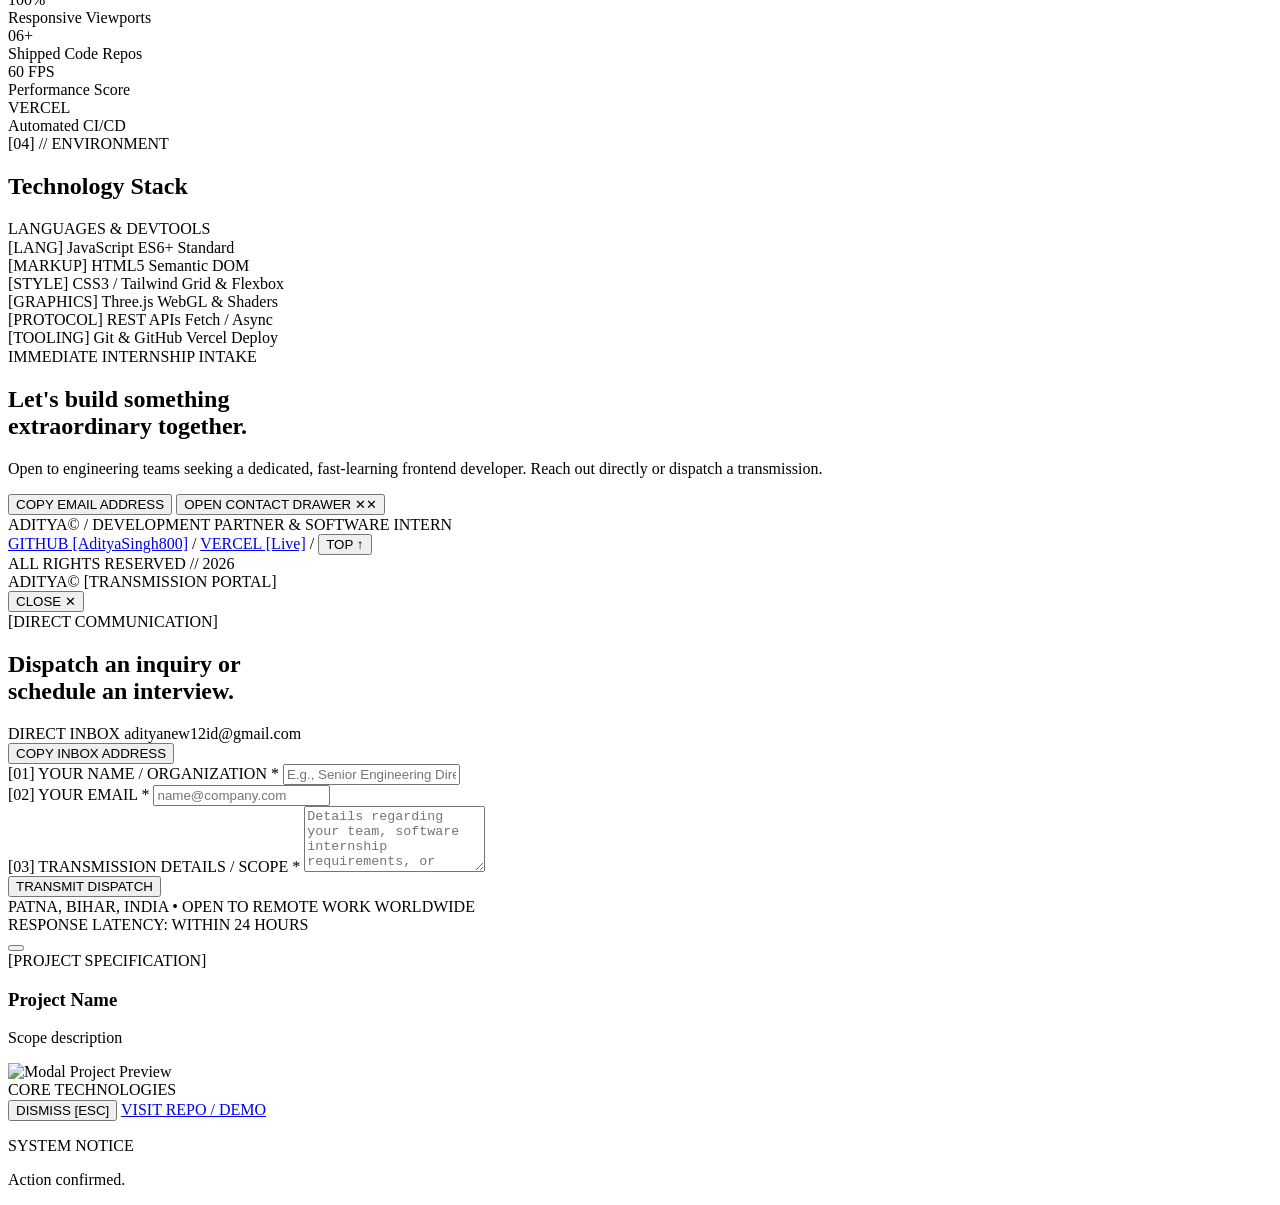
==== commit 07db802f: "Update index.html" ====
--- a/index.html
+++ b/index.html
@@ -1,534 +1,1175 @@
 <!DOCTYPE html>
-<html lang="en">
-
+<html lang="en" class="scroll-smooth bg-[#060606] text-[#e5e5e5]">
 <head>
-
-    <meta charset="UTF-8">
-
-    <meta name="viewport" content="width=device-width, initial-scale=1.0">
-
-    <title>Aditya | Developer Portfolio</title>
-
-    <link rel="stylesheet" href="complete.css">
-
+  <meta charset="UTF-8" />
+  <meta name="viewport" content="width=device-width, initial-scale=1.0" />
+  <title>ADITYA© — Development Partner &amp; Software Engineering Intern</title>
+  <meta name="description" content="Development across the board. Editorial portfolio of Aditya — Computer Applications scholar, former frontend intern at InAmigo Foundation, and reactive web engineer." />
+
+  <!-- Tailwind CSS CDN -->
+  <script src="https://cdn.tailwindcss.com"></script>
+  <script>
+    tailwind.config = {
+      theme: {
+        extend: {
+          colors: {
+            noir: {
+              950: '#000000',
+              900: '#060606',
+              850: '#0a0a0a',
+              800: '#111111',
+              700: '#1a1a1a',
+              600: '#262626',
+              500: '#404040',
+              400: '#737373',
+              300: '#a3a3a3',
+              200: '#d4d4d4',
+              100: '#f5f5f5'
+            },
+            accent: {
+              lime: '#c8f53c',
+              emerald: '#10b981',
+              silver: '#e2e8f0'
+            }
+          },
+          fontFamily: {
+            display: ['"Space Grotesk"', 'sans-serif'],
+            mono: ['"JetBrains Mono"', 'monospace'],
+            sans: ['"Inter"', 'sans-serif']
+          }
+        }
+      }
+    }
+  </script>
+
+  <!-- Google Fonts: Space Grotesk, JetBrains Mono & Inter -->
+  <link rel="preconnect" href="https://fonts.googleapis.com">
+  <link rel="preconnect" href="https://fonts.gstatic.com" crossorigin>
+  <link href="https://fonts.googleapis.com/css2?family=JetBrains+Mono:ital,wght@0,300;0,400;0,500;0,600;0,700;1,400&family=Space+Grotesk:wght@300;400;500;600;700&family=Inter:wght@300;400;500;600&display=swap" rel="stylesheet">
+
+  <!-- Lucide Icons -->
+  <script src="https://unpkg.com/lucide@latest"></script>
+
+  <style>
+    /* Custom Selection & Minimalist Scrollbar */
+    ::selection {
+      background-color: #ffffff;
+      color: #000000;
+    }
+    ::-webkit-scrollbar {
+      width: 4px;
+    }
+    ::-webkit-scrollbar-track {
+      background: #060606;
+    }
+    ::-webkit-scrollbar-thumb {
+      background: #262626;
+    }
+    ::-webkit-scrollbar-thumb:hover {
+      background: #404040;
+    }
+
+    /* Crisp Hairline Borders */
+    .border-hairline {
+      border-color: rgba(255, 255, 255, 0.09);
+    }
+    .border-b-hairline {
+      border-bottom: 1px solid rgba(255, 255, 255, 0.08);
+    }
+    .border-t-hairline {
+      border-top: 1px solid rgba(255, 255, 255, 0.08);
+    }
+
+    /* Custom Smooth Cursor */
+    @media (pointer: fine) {
+      body {
+        cursor: crosshair;
+      }
+      a, button, [role="button"] {
+        cursor: pointer;
+      }
+    }
+
+    /* Floating Image Follower for Project Roster */
+    #project-preview-follower {
+      pointer-events: none;
+      transform: translate(-50%, -50%);
+      transition: opacity 0.25s cubic-bezier(0.16, 1, 0.3, 1), transform 0.12s ease-out;
+      will-change: transform, opacity;
+    }
+
+    /* Custom Cursor Follower */
+    #cursor-dot {
+      pointer-events: none;
+      transform: translate(-50%, -50%);
+      transition: width 0.2s ease, height 0.2s ease, background-color 0.2s ease, opacity 0.2s ease;
+      will-change: transform;
+    }
+
+    /* Marquee ticker animation */
+    @keyframes marquee {
+      0% { transform: translateX(0%); }
+      100% { transform: translateX(-50%); }
+    }
+    .animate-marquee {
+      display: flex;
+      width: 200%;
+      animation: marquee 32s linear infinite;
+    }
+    .animate-marquee:hover {
+      animation-play-state: paused;
+    }
+  </style>
 </head>
 
-<body>
-
-    <!-- =========================
-         NAVBAR
-    ========================== -->
-
-    <nav class="navbar">
-
-        <div class="logo">
-            ADITYA
-        </div>
-
-        <div class="nav-links">
-
-            <a href="#home">Home</a>
-
-            <a href="#about">About</a>
-
-            <a href="#projects">Projects</a>
-
-            <a href="#contact">Contact</a>
-
-        </div>
-
-    </nav>
-
-
-    <!-- =========================
-         HERO
-    ========================== -->
-
-    <section class="hero" id="home">
-
-        <div class="hero-content">
-
-            <p class="intro-text">
-                Hello, I'm
+<body class="bg-[#060606] text-[#e5e5e5] font-sans antialiased overflow-x-hidden selection:bg-white selection:text-black">
+
+  <div id="cursor-dot" class="fixed top-0 left-0 z-[9999] w-2 h-2 rounded-full bg-white opacity-80 pointer-events-none hidden md:block"></div>
+
+  <!-- Dynamic Image Follower Box (Ingamana signature feature) -->
+  <div id="project-preview-follower" class="fixed top-0 left-0 z-[70] w-[340px] h-[220px] rounded-lg overflow-hidden border border-white/20 bg-noir-900 shadow-2xl opacity-0 hidden pointer-events-none transition-opacity duration-200">
+    <img id="preview-follower-img" src="" alt="Project Preview" class="w-full h-full object-cover grayscale contrast-125 transition-transform duration-500 scale-105" />
+    <div class="absolute inset-0 bg-gradient-to-t from-black/90 via-black/20 to-transparent"></div>
+    <div class="absolute bottom-3 left-3 right-3 flex items-center justify-between text-[11px] font-mono text-white">
+      <span id="preview-follower-title" class="font-bold tracking-tight uppercase"></span>
+      <span id="preview-follower-tech" class="text-zinc-400"></span>
+    </div>
+  </div>
+
+  <header class="sticky top-0 z-50 w-full bg-[#060606]/90 backdrop-blur-md border-b-hairline transition-colors">
+    <div class="max-w-[1720px] mx-auto px-4 sm:px-8 py-4 flex items-center justify-between gap-4 text-xs font-mono">
+      
+      <!-- Brand & Trademark -->
+      <div class="flex items-center gap-6">
+        <a href="#hero" class="flex items-center gap-2 group text-white tracking-widest font-semibold font-display text-sm sm:text-base">
+          <span>ADITYA<span class="text-accent-lime font-mono text-xs ml-0.5">©</span></span>
+          <span class="text-[10px] text-zinc-500 hidden xl:inline font-mono font-normal">/ [STUDIO 2026]</span>
+        </a>
+        <div class="hidden lg:flex items-center gap-2 text-zinc-400">
+          <span class="w-1.5 h-1.5 rounded-full bg-accent-lime animate-pulse"></span>
+          <span>AVAILABLE FOR SOFTWARE INTERNSHIPS</span>
+        </div>
+      </div>
+
+      <!-- Center System Metas -->
+      <div class="hidden md:flex items-center gap-8 text-[11px] text-zinc-400">
+        <div class="flex items-center gap-2">
+          <span class="text-zinc-600">[LOC]</span>
+          <span id="live-time" class="text-zinc-200 font-mono">PATNA 12:06:01 IST</span>
+        </div>
+        <div class="flex items-center gap-2">
+          <span class="text-zinc-600">[INDEX]</span>
+          <span class="text-zinc-300">06 WORKS SHIPPED</span>
+        </div>
+      </div>
+
+      <!-- Navigation & Actions -->
+      <div class="flex items-center gap-4 sm:gap-6">
+        <nav class="hidden sm:flex items-center gap-5 text-xs text-zinc-400 font-mono">
+          <a href="#work" class="hover:text-white transition-colors">WORK [06]</a>
+          <a href="#services" class="hover:text-white transition-colors">SERVICES</a>
+          <a href="#experience" class="hover:text-white transition-colors">TIMELINE</a>
+          <a href="#stack" class="hover:text-white transition-colors">STACK</a>
+        </nav>
+
+        <!-- Audio Toggle Pill -->
+        <button id="audio-toggle-btn" onclick="toggleAudio()" title="Sound FX [Synthesized Web Audio]" class="px-2.5 py-1 rounded border border-white/10 bg-noir-800 text-[11px] font-mono text-zinc-400 hover:text-white hover:border-white/30 transition-all flex items-center gap-1.5">
+          <i data-lucide="volume-2" id="audio-icon" class="w-3.5 h-3.5 text-accent-lime"></i>
+          <span class="hidden sm:inline">SFX</span>
+        </button>
+
+        <!-- Signature Editorial Contact Button -->
+        <button onclick="toggleContactOverlay(true)" class="px-3 sm:px-4 py-1.5 rounded bg-white text-black font-semibold text-xs font-mono hover:bg-accent-lime hover:text-black transition-all flex items-center gap-1.5 shadow-sm">
+          <span>CONTACT</span>
+          <span class="text-[10px] opacity-60">✕✕</span>
+        </button>
+      </div>
+    </div>
+  </header>
+
+  <main class="max-w-[1720px] mx-auto px-4 sm:px-8 space-y-24 sm:space-y-36 pt-10 sm:pt-16 pb-20">
+
+    <section id="hero" class="space-y-12 sm:space-y-16">
+      
+      <!-- Micro Index Indicator -->
+      <div class="flex flex-wrap items-center justify-between gap-4 border-b-hairline pb-4 text-xs font-mono text-zinc-500">
+        <div class="flex items-center gap-3">
+          <span class="text-white font-semibold">[00]</span>
+          <span class="uppercase tracking-widest text-zinc-400">Development Partner &amp; Frontend Intern</span>
+        </div>
+        <div class="flex items-center gap-6">
+          <span>UNDERGRADUATE // BCA DEGREE CANDIDATE</span>
+          <span class="hidden sm:inline">FORMER INTERN @ INAMIGO</span>
+        </div>
+      </div>
+
+      <!-- Monumental Editorial Headlines -->
+      <div class="space-y-3 sm:space-y-6">
+        <h1 class="text-4xl sm:text-6xl md:text-8xl lg:text-[108px] xl:text-[124px] font-display font-bold tracking-[-0.04em] leading-[0.9] uppercase text-white">
+          Development <br class="hidden sm:block"/>
+          <span class="text-zinc-500 hover:text-white transition-colors duration-300">Across</span> The Board.
+        </h1>
+        <div class="grid grid-cols-1 lg:grid-cols-12 gap-8 pt-6 sm:pt-10 items-end">
+          <div class="lg:col-span-7">
+            <p class="text-xl sm:text-3xl md:text-4xl font-display font-medium text-zinc-300 leading-tight">
+              Full stack, front to back. <br />
+              <span class="text-zinc-500">Engineering reactive web applications, pristine DOM structures, and production-ready digital products.</span>
             </p>
-
-            <h1>Aditya</h1>
-
-            <h2>
-                Computer Applications Student
-            </h2>
-
-            <p class="description">
-                I am learning web development and building
-                responsive websites using HTML, CSS and JavaScript.
+          </div>
+          <div class="lg:col-span-5 flex flex-col justify-between space-y-6 border-t-hairline lg:border-t-0 lg:border-l-hairline pt-6 lg:pt-0 lg:pl-10 text-xs sm:text-sm font-mono text-zinc-400">
+            <p class="leading-relaxed">
+              Available immediately for Software Engineering and Frontend Developer internship opportunities. Equipped with production experience delivering client-facing digital architectures.
             </p>
-
-            <div class="buttons">
-
-                <a href="#projects" class="btn primary">
-                    View Projects
-                </a>
-
-                <a href="#contact" class="btn secondary">
-                    Contact Me
-                </a>
-
+            <div class="flex flex-wrap items-center gap-4 pt-2">
+              <a href="#work" class="inline-flex items-center gap-2 text-white hover:text-accent-lime underline underline-offset-4 font-semibold">
+                <span>EXPLORE WORK [06]</span>
+                <i data-lucide="arrow-down-right" class="w-4 h-4"></i>
+              </a>
+              <a href="https://github.com/AdityaSingh800" target="_blank" rel="noopener noreferrer" class="inline-flex items-center gap-2 text-zinc-400 hover:text-white underline underline-offset-4">
+                <span>GITHUB @AdityaSingh800</span>
+                <i data-lucide="external-link" class="w-3.5 h-3.5"></i>
+              </a>
             </div>
-
-        </div>
-
-
-        <div class="hero-image">
-
-            <div class="image-placeholder">
-                <img src="my photo.png" alt="Aditya">
+          </div>
+        </div>
+      </div>
+
+      <!-- Live Infinite Marquee Ticker -->
+      <div class="w-full overflow-hidden border-y-hairline py-3.5 bg-noir-850/60 font-mono text-xs uppercase tracking-widest text-zinc-400 select-none">
+        <div class="animate-marquee whitespace-nowrap gap-10">
+          <span>&bull; INAMIGO FOUNDATION INTERN [2026]</span>
+          <span>&bull; JAVASCRIPT (ES6+)</span>
+          <span>&bull; ASYNC REST APIS</span>
+          <span>&bull; RESPONSIVE ARCHITECTURE</span>
+          <span>&bull; TAILWIND CSS</span>
+          <span>&bull; THREE.JS GRAPHICS</span>
+          <span>&bull; CLEAN CODE DISCIPLINE</span>
+          <span>&bull; VERCEL DEPLOYMENT PIPELINES</span>
+          <span>&bull; INAMIGO FOUNDATION INTERN [2026]</span>
+          <span>&bull; JAVASCRIPT (ES6+)</span>
+          <span>&bull; ASYNC REST APIS</span>
+          <span>&bull; RESPONSIVE ARCHITECTURE</span>
+          <span>&bull; TAILWIND CSS</span>
+          <span>&bull; THREE.JS GRAPHICS</span>
+          <span>&bull; CLEAN CODE DISCIPLINE</span>
+          <span>&bull; VERCEL DEPLOYMENT PIPELINES</span>
+        </div>
+      </div>
+    </section>
+
+    <section id="work" class="space-y-8 scroll-mt-24">
+      
+      <!-- Section Header -->
+      <div class="flex flex-col sm:flex-row sm:items-end justify-between border-b-hairline pb-4 gap-4">
+        <div>
+          <span class="text-xs font-mono text-zinc-500 block mb-1">[01] // PORTFOLIO ROSTER</span>
+          <h2 class="text-3xl sm:text-5xl font-display font-bold uppercase tracking-tight text-white">Selected Works</h2>
+        </div>
+        <div class="text-xs font-mono text-zinc-400 flex items-center gap-6">
+          <span class="hidden md:inline">[HOVER ROW FOR PREVIEW // CLICK FOR SPECS]</span>
+          <span>ALL PROJECTS (6)</span>
+        </div>
+      </div>
+
+      <!-- Multi-Column Project Table (Ingamana signature layout) -->
+      <div class="divide-y divide-white/10 border-b-hairline font-mono text-xs sm:text-sm">
+        
+        <!-- Table Column Headers -->
+        <div class="grid grid-cols-12 py-3 text-[11px] text-zinc-500 uppercase tracking-wider font-semibold">
+          <div class="col-span-1 hidden sm:block">INDEX</div>
+          <div class="col-span-6 sm:col-span-5">PROJECT / CLIENT</div>
+          <div class="col-span-4 hidden md:block">SCOPE / CAPABILITIES</div>
+          <div class="col-span-3 sm:col-span-2 text-right">YEAR / LINK</div>
+        </div>
+
+        <!-- Project Row 01: InAmigo -->
+        <div class="project-row group grid grid-cols-12 py-6 sm:py-8 items-center cursor-pointer transition-all duration-200 hover:bg-white/5 px-2 -mx-2 rounded-sm"
+             data-title="InAmigo Foundation"
+             data-tech="HTML5, CSS3, Responsive UI"
+             data-img="https://images.unsplash.com/photo-1593113598332-cd288d649433?q=80&w=900&auto=format&fit=crop"
+             data-id="inamigo"
+             onclick="openProjectModal('inamigo')">
+          <div class="col-span-1 hidden sm:block text-zinc-500 group-hover:text-accent-lime transition-colors">[01]</div>
+          <div class="col-span-6 sm:col-span-5">
+            <h3 class="text-base sm:text-xl md:text-2xl font-display font-bold uppercase text-white group-hover:text-accent-lime group-hover:translate-x-2 transition-all duration-200">
+              InAmigo Foundation
+            </h3>
+            <span class="text-xs text-zinc-400 font-mono block mt-1">Official NGO Digital Platform &amp; Community Portal</span>
+          </div>
+          <div class="col-span-4 hidden md:block text-xs text-zinc-400">
+            Frontend Architecture, Mobile Optimization, Accessibility
+          </div>
+          <div class="col-span-6 sm:col-span-2 text-right flex items-center justify-end gap-2 text-zinc-400 group-hover:text-white">
+            <span class="text-[11px] text-zinc-500 hidden sm:inline">[../2026]</span>
+            <span class="underline underline-offset-4 text-xs font-semibold">VIEW SPECS →</span>
+          </div>
+        </div>
+
+        <!-- Project Row 02: GitHub Finder -->
+        <div class="project-row group grid grid-cols-12 py-6 sm:py-8 items-center cursor-pointer transition-all duration-200 hover:bg-white/5 px-2 -mx-2 rounded-sm"
+             data-title="GitHub Dev Finder"
+             data-tech="Octokit API, Async JS, Dynamic Cards"
+             data-img="https://images.unsplash.com/photo-1618401471353-b98aedd04e11?q=80&w=900&auto=format&fit=crop"
+             data-id="githubfinder"
+             onclick="openProjectModal('githubfinder')">
+          <div class="col-span-1 hidden sm:block text-zinc-500 group-hover:text-accent-lime transition-colors">[02]</div>
+          <div class="col-span-6 sm:col-span-5">
+            <h3 class="text-base sm:text-xl md:text-2xl font-display font-bold uppercase text-white group-hover:text-accent-lime group-hover:translate-x-2 transition-all duration-200">
+              GitHub Dev Finder
+            </h3>
+            <span class="text-xs text-zinc-400 font-mono block mt-1">Real-time Profile &amp; Repository Intelligence Tool</span>
+          </div>
+          <div class="col-span-4 hidden md:block text-xs text-zinc-400">
+            REST API Consumption, Debounced Search, DOM Templating
+          </div>
+          <div class="col-span-6 sm:col-span-2 text-right flex items-center justify-end gap-2 text-zinc-400 group-hover:text-white">
+            <span class="text-[11px] text-zinc-500 hidden sm:inline">[../2026]</span>
+            <span class="underline underline-offset-4 text-xs font-semibold">VIEW SPECS →</span>
+          </div>
+        </div>
+
+        <!-- Project Row 03: Weather Radar -->
+        <div class="project-row group grid grid-cols-12 py-6 sm:py-8 items-center cursor-pointer transition-all duration-200 hover:bg-white/5 px-2 -mx-2 rounded-sm"
+             data-title="Meteorological Forecast App"
+             data-tech="OpenWeather API, Dynamic Themes, Async"
+             data-img="https://images.unsplash.com/photo-1592210454359-9043f067919b?q=80&w=900&auto=format&fit=crop"
+             data-id="weather"
+             onclick="openProjectModal('weather')">
+          <div class="col-span-1 hidden sm:block text-zinc-500 group-hover:text-accent-lime transition-colors">[03]</div>
+          <div class="col-span-6 sm:col-span-5">
+            <h3 class="text-base sm:text-xl md:text-2xl font-display font-bold uppercase text-white group-hover:text-accent-lime group-hover:translate-x-2 transition-all duration-200">
+              Weather Radar Core
+            </h3>
+            <span class="text-xs text-zinc-400 font-mono block mt-1">Real-time Atmospheric &amp; Geospatial Forecast Engine</span>
+          </div>
+          <div class="col-span-4 hidden md:block text-xs text-zinc-400">
+            Async / Await, Defensive Error Boundaries, SVG Weather Matrix
+          </div>
+          <div class="col-span-6 sm:col-span-2 text-right flex items-center justify-end gap-2 text-zinc-400 group-hover:text-white">
+            <span class="text-[11px] text-zinc-500 hidden sm:inline">[../2026]</span>
+            <span class="underline underline-offset-4 text-xs font-semibold">VIEW SPECS →</span>
+          </div>
+        </div>
+
+        <!-- Project Row 04: Task Matrix -->
+        <div class="project-row group grid grid-cols-12 py-6 sm:py-8 items-center cursor-pointer transition-all duration-200 hover:bg-white/5 px-2 -mx-2 rounded-sm"
+             data-title="Task Matrix Suite"
+             data-tech="LocalStorage CRUD, State Engine"
+             data-img="https://images.unsplash.com/photo-1484480974693-6ca0a78fb36b?q=80&w=900&auto=format&fit=crop"
+             data-id="todo"
+             onclick="openProjectModal('todo')">
+          <div class="col-span-1 hidden sm:block text-zinc-500 group-hover:text-accent-lime transition-colors">[04]</div>
+          <div class="col-span-6 sm:col-span-5">
+            <h3 class="text-base sm:text-xl md:text-2xl font-display font-bold uppercase text-white group-hover:text-accent-lime group-hover:translate-x-2 transition-all duration-200">
+              Task Matrix &amp; To-Do
+            </h3>
+            <span class="text-xs text-zinc-400 font-mono block mt-1">Persistent Browser Task Management &amp; State Engine</span>
+          </div>
+          <div class="col-span-4 hidden md:block text-xs text-zinc-400">
+            Client-Side Persistence, Event Delegation, DOM Sanitization
+          </div>
+          <div class="col-span-6 sm:col-span-2 text-right flex items-center justify-end gap-2 text-zinc-400 group-hover:text-white">
+            <span class="text-[11px] text-zinc-500 hidden sm:inline">[../2025]</span>
+            <span class="underline underline-offset-4 text-xs font-semibold">VIEW SPECS →</span>
+          </div>
+        </div>
+
+        <!-- Project Row 05: JS Quiz -->
+        <div class="project-row group grid grid-cols-12 py-6 sm:py-8 items-center cursor-pointer transition-all duration-200 hover:bg-white/5 px-2 -mx-2 rounded-sm"
+             data-title="JavaScript Quiz Master"
+             data-tech="Vanilla JS, State Machine, Timers"
+             data-img="https://images.unsplash.com/photo-1606326608606-aa0b62935f2b?q=80&w=900&auto=format&fit=crop"
+             data-id="quiz"
+             onclick="openProjectModal('quiz')">
+          <div class="col-span-1 hidden sm:block text-zinc-500 group-hover:text-accent-lime transition-colors">[05]</div>
+          <div class="col-span-6 sm:col-span-5">
+            <h3 class="text-base sm:text-xl md:text-2xl font-display font-bold uppercase text-white group-hover:text-accent-lime group-hover:translate-x-2 transition-all duration-200">
+              JavaScript Quiz Master
+            </h3>
+            <span class="text-xs text-zinc-400 font-mono block mt-1">Kinetic Technical Assessment &amp; Timed Evaluation Suite</span>
+          </div>
+          <div class="col-span-4 hidden md:block text-xs text-zinc-400">
+            Dynamic State Shuffling, Scoring Metrics, Interval Logic
+          </div>
+          <div class="col-span-6 sm:col-span-2 text-right flex items-center justify-end gap-2 text-zinc-400 group-hover:text-white">
+            <span class="text-[11px] text-zinc-500 hidden sm:inline">[../2025]</span>
+            <span class="underline underline-offset-4 text-xs font-semibold">VIEW SPECS →</span>
+          </div>
+        </div>
+
+        <!-- Project Row 06: Portfolio Core -->
+        <div class="project-row group grid grid-cols-12 py-6 sm:py-8 items-center cursor-pointer transition-all duration-200 hover:bg-white/5 px-2 -mx-2 rounded-sm"
+             data-title="Aditya Digital Portfolio"
+             data-tech="Editorial Design, Web Audio, Vercel"
+             data-img="https://images.unsplash.com/photo-1507238691740-187a5b1d37b8?q=80&w=900&auto=format&fit=crop"
+             data-id="portfolio"
+             onclick="openProjectModal('portfolio')">
+          <div class="col-span-1 hidden sm:block text-zinc-500 group-hover:text-accent-lime transition-colors">[06]</div>
+          <div class="col-span-6 sm:col-span-5">
+            <h3 class="text-base sm:text-xl md:text-2xl font-display font-bold uppercase text-white group-hover:text-accent-lime group-hover:translate-x-2 transition-all duration-200">
+              Editorial Portfolio Core
+            </h3>
+            <span class="text-xs text-zinc-400 font-mono block mt-1">Minimalist Black &amp; White Avant-Garde Developer Platform</span>
+          </div>
+          <div class="col-span-4 hidden md:block text-xs text-zinc-400">
+            Awwwards-Caliber Typography, Web Audio SFX, Single-File
+          </div>
+          <div class="col-span-6 sm:col-span-2 text-right flex items-center justify-end gap-2 text-zinc-400 group-hover:text-white">
+            <span class="text-[11px] text-zinc-500 hidden sm:inline">[../2026]</span>
+            <span class="underline underline-offset-4 text-xs font-semibold">VIEW SPECS →</span>
+          </div>
+        </div>
+
+      </div>
+    </section>
+
+    <section id="services" class="space-y-8 scroll-mt-24">
+      
+      <!-- Section Header -->
+      <div class="flex flex-col sm:flex-row sm:items-end justify-between border-b-hairline pb-4 gap-4">
+        <div>
+          <span class="text-xs font-mono text-zinc-500 block mb-1">[02] // DISCIPLINES</span>
+          <h2 class="text-3xl sm:text-5xl font-display font-bold uppercase tracking-tight text-white">Capabilities &amp; Scope</h2>
+        </div>
+        <div class="text-xs font-mono text-zinc-400">
+          WHAT I BRING TO AN INTERNSHIP
+        </div>
+      </div>
+
+      <!-- 5-Column Grid Matrix (Ingamana style) -->
+      <div class="grid grid-cols-1 md:grid-cols-2 lg:grid-cols-5 gap-6 pt-4">
+        
+        <!-- Pillar 01 -->
+        <div class="p-6 rounded-lg border border-hairline bg-noir-850 space-y-4 hover:border-white/30 transition-all flex flex-col justify-between">
+          <div class="space-y-2">
+            <span class="font-mono text-xs text-accent-lime font-bold">[01]</span>
+            <h3 class="font-display text-lg font-bold uppercase text-white">Frontend Architecture</h3>
+            <p class="text-xs text-zinc-400 font-mono leading-relaxed">
+              Crafting semantic HTML5 foundations, modular CSS architectures, and reusable layout components with zero visual degradation.
+            </p>
+          </div>
+          <div class="pt-4 border-t-hairline text-[11px] font-mono text-zinc-500 space-y-1">
+            <p>&bull; HTML5 Semantic Layouts</p>
+            <p>&bull; Modern CSS &amp; Tailwind</p>
+            <p>&bull; Mobile First Responsive</p>
+          </div>
+        </div>
+
+        <!-- Pillar 02 -->
+        <div class="p-6 rounded-lg border border-hairline bg-noir-850 space-y-4 hover:border-white/30 transition-all flex flex-col justify-between">
+          <div class="space-y-2">
+            <span class="font-mono text-xs text-accent-lime font-bold">[02]</span>
+            <h3 class="font-display text-lg font-bold uppercase text-white">JavaScript &amp; Logic</h3>
+            <p class="text-xs text-zinc-400 font-mono leading-relaxed">
+              Writing clean, modern ES6+ vanilla JavaScript with tight event handling, array transformers, and state isolation.
+            </p>
+          </div>
+          <div class="pt-4 border-t-hairline text-[11px] font-mono text-zinc-500 space-y-1">
+            <p>&bull; ES6+ Modular Syntax</p>
+            <p>&bull; DOM Event Delegation</p>
+            <p>&bull; Client State Engines</p>
+          </div>
+        </div>
+
+        <!-- Pillar 03 -->
+        <div class="p-6 rounded-lg border border-hairline bg-noir-850 space-y-4 hover:border-white/30 transition-all flex flex-col justify-between">
+          <div class="space-y-2">
+            <span class="font-mono text-xs text-accent-lime font-bold">[03]</span>
+            <h3 class="font-display text-lg font-bold uppercase text-white">APIs &amp; Asynchronous</h3>
+            <p class="text-xs text-zinc-400 font-mono leading-relaxed">
+              Querying and parsing REST endpoints, debouncing requests, and protecting user interfaces with resilient error fallbacks.
+            </p>
+          </div>
+          <div class="pt-4 border-t-hairline text-[11px] font-mono text-zinc-500 space-y-1">
+            <p>&bull; RESTful Endpoints</p>
+            <p>&bull; Async/Await &amp; Promises</p>
+            <p>&bull; JSON Data Formatting</p>
+          </div>
+        </div>
+
+        <!-- Pillar 04 -->
+        <div class="p-6 rounded-lg border border-hairline bg-noir-850 space-y-4 hover:border-white/30 transition-all flex flex-col justify-between">
+          <div class="space-y-2">
+            <span class="font-mono text-xs text-accent-lime font-bold">[04]</span>
+            <h3 class="font-display text-lg font-bold uppercase text-white">Core Web Vitals</h3>
+            <p class="text-xs text-zinc-400 font-mono leading-relaxed">
+              Prioritizing minimal DOM reflows, instant first contentful paint (FCP), zero layout shifts, and high frame rate interactions.
+            </p>
+          </div>
+          <div class="pt-4 border-t-hairline text-[11px] font-mono text-zinc-500 space-y-1">
+            <p>&bull; Fast Paint Times</p>
+            <p>&bull; Zero CLS Layout Shifts</p>
+            <p>&bull; Lightweight Footprint</p>
+          </div>
+        </div>
+
+        <!-- Pillar 05 -->
+        <div class="p-6 rounded-lg border border-hairline bg-noir-850 space-y-4 hover:border-white/30 transition-all flex flex-col justify-between">
+          <div class="space-y-2">
+            <span class="font-mono text-xs text-accent-lime font-bold">[05]</span>
+            <h3 class="font-display text-lg font-bold uppercase text-white">Git &amp; Deployment</h3>
+            <p class="text-xs text-zinc-400 font-mono leading-relaxed">
+              Disciplined branch workflows, clean semantic commit messaging, and continuous automated production hosting on Vercel.
+            </p>
+          </div>
+          <div class="pt-4 border-t-hairline text-[11px] font-mono text-zinc-500 space-y-1">
+            <p>&bull; Git CLI &amp; GitHub</p>
+            <p>&bull; Vercel CI/CD</p>
+            <p>&bull; Cross-Browser Testing</p>
+          </div>
+        </div>
+
+      </div>
+    </section>
+
+    <section id="experience" class="space-y-8 scroll-mt-24">
+      
+      <!-- Section Header -->
+      <div class="flex flex-col sm:flex-row sm:items-end justify-between border-b-hairline pb-4 gap-4">
+        <div>
+          <span class="text-xs font-mono text-zinc-500 block mb-1">[03] // TIMELINE</span>
+          <h2 class="text-3xl sm:text-5xl font-display font-bold uppercase tracking-tight text-white">Experience &amp; Track</h2>
+        </div>
+        <div class="text-xs font-mono text-zinc-400">
+          DOCUMENTED MILESTONES
+        </div>
+      </div>
+
+      <div class="grid grid-cols-1 lg:grid-cols-12 gap-8">
+        
+        <!-- Left: Experience Record -->
+        <div class="lg:col-span-7 divide-y divide-white/10 border-b-hairline">
+          
+          <!-- Experience Item 01 -->
+          <div class="py-6 space-y-3">
+            <div class="flex items-center justify-between text-xs font-mono">
+              <span class="text-accent-lime font-bold">[INTERNSHIP // COMPLETED]</span>
+              <span class="text-zinc-500">2025 — 2026</span>
             </div>
-
-        </div>
-
+            <h3 class="text-2xl font-display font-bold uppercase text-white">InAmigo Foundation</h3>
+            <p class="text-sm font-mono text-zinc-300">Frontend Web Development Intern</p>
+            <p class="text-xs sm:text-sm text-zinc-400 font-mono leading-relaxed pt-1">
+              Collaborated with foundation leads to engineer the public web portal. Refactored HTML5 and CSS structures, optimized mobile device responsiveness, and increased community outreach engagement through clean layout design.
+            </p>
+          </div>
+
+          <!-- Experience Item 02 -->
+          <div class="py-6 space-y-3">
+            <div class="flex items-center justify-between text-xs font-mono">
+              <span class="text-white font-bold">[ACADEMICS // IN PROGRESS]</span>
+              <span class="text-zinc-500">2023 — 2026</span>
+            </div>
+            <h3 class="text-2xl font-display font-bold uppercase text-white">Bachelor of Computer Applications (BCA)</h3>
+            <p class="text-sm font-mono text-zinc-300">Undergraduate Degree Program</p>
+            <p class="text-xs sm:text-sm text-zinc-400 font-mono leading-relaxed pt-1">
+              Rigorous coursework in Data Structures, Object-Oriented Analysis, Database Management Systems, and Software Engineering. Maintained dedicated personal coding practice with open source repositories.
+            </p>
+          </div>
+        </div>
+
+        <!-- Right: Milestones & Stats Callout -->
+        <div class="lg:col-span-5 p-6 sm:p-8 rounded-lg border border-hairline bg-noir-850 space-y-6 flex flex-col justify-between">
+          <div class="space-y-4">
+            <span class="text-xs font-mono text-zinc-500 uppercase tracking-widest">[REPUTATION &amp; STANDARDS]</span>
+            <h3 class="text-2xl font-display font-bold text-white uppercase">Engineered for Technical Impact</h3>
+            <p class="text-xs sm:text-sm font-mono text-zinc-400 leading-relaxed">
+              Every project is constructed with zero tolerance for bloated libraries when clean browser APIs suffice. Ready to integrate into agile engineering sprints on day one.
+            </p>
+          </div>
+
+          <!-- Editorial Metric Badges -->
+          <div class="grid grid-cols-2 gap-4 pt-4 border-t-hairline font-mono">
+            <div>
+              <div class="text-3xl font-bold font-display text-white">100%</div>
+              <div class="text-[10px] text-zinc-500 uppercase mt-0.5">Responsive Viewports</div>
+            </div>
+            <div>
+              <div class="text-3xl font-bold font-display text-accent-lime">06+</div>
+              <div class="text-[10px] text-zinc-500 uppercase mt-0.5">Shipped Code Repos</div>
+            </div>
+            <div>
+              <div class="text-3xl font-bold font-display text-white">60 FPS</div>
+              <div class="text-[10px] text-zinc-500 uppercase mt-0.5">Performance Score</div>
+            </div>
+            <div>
+              <div class="text-3xl font-bold font-display text-white">VERCEL</div>
+              <div class="text-[10px] text-zinc-500 uppercase mt-0.5">Automated CI/CD</div>
+            </div>
+          </div>
+        </div>
+
+      </div>
     </section>
 
-
-    <!-- =========================
-         ABOUT + SKILLS
-    ========================== -->
-
-    <section class="about" id="about">
-
-        <div class="about-text">
-
-            <p class="small-title">
-                ABOUT ME
-            </p>
-
-            <h2>
-                Who I Am
-            </h2>
-
-            <p>
-                I am a Computer Applications student interested
-                in web development and software development.
-            </p>
-
-            <p>
-                I am currently learning HTML, CSS and JavaScript
-                and building projects to improve my development skills.
-            </p>
-
-        </div>
-
-
-        <div class="skills">
-
-            <p class="small-title">
-                MY SKILLS
-            </p>
-
-            <h2>
-                Technologies
-            </h2>
-
-
-            <div class="skill">
-
-                <div class="skill-info">
-
-                    <span>HTML</span>
-
-                </div>
-
-                <div class="skill-bar">
-
-                    <div class="skill-progress html"></div>
-
-                </div>
-
-            </div>
-
-
-            <div class="skill">
-
-                <div class="skill-info">
-
-                    <span>CSS</span>
-
-                </div>
-
-                <div class="skill-bar">
-
-                    <div class="skill-progress css"></div>
-
-                </div>
-
-            </div>
-
-
-            <div class="skill">
-
-                <div class="skill-info">
-
-                    <span>JavaScript</span>
-
-                </div>
-
-                <div class="skill-bar">
-
-                    <div class="skill-progress javascript"></div>
-
-                </div>
-
-            </div>
-
-        </div>
-
+    <section id="stack" class="space-y-8 scroll-mt-24">
+      
+      <!-- Section Header -->
+      <div class="flex flex-col sm:flex-row sm:items-end justify-between border-b-hairline pb-4 gap-4">
+        <div>
+          <span class="text-xs font-mono text-zinc-500 block mb-1">[04] // ENVIRONMENT</span>
+          <h2 class="text-3xl sm:text-5xl font-display font-bold uppercase tracking-tight text-white">Technology Stack</h2>
+        </div>
+        <div class="text-xs font-mono text-zinc-400">
+          LANGUAGES &amp; DEVTOOLS
+        </div>
+      </div>
+
+      <!-- Matrix Cards -->
+      <div class="grid grid-cols-2 sm:grid-cols-3 lg:grid-cols-6 gap-3 font-mono text-xs">
+        <div class="p-4 rounded border border-hairline bg-noir-850 hover:border-white/40 transition-colors">
+          <span class="text-[10px] text-zinc-500 block">[LANG]</span>
+          <span class="font-bold text-white text-sm block mt-2">JavaScript</span>
+          <span class="text-[11px] text-zinc-400">ES6+ Standard</span>
+        </div>
+
+        <div class="p-4 rounded border border-hairline bg-noir-850 hover:border-white/40 transition-colors">
+          <span class="text-[10px] text-zinc-500 block">[MARKUP]</span>
+          <span class="font-bold text-white text-sm block mt-2">HTML5</span>
+          <span class="text-[11px] text-zinc-400">Semantic DOM</span>
+        </div>
+
+        <div class="p-4 rounded border border-hairline bg-noir-850 hover:border-white/40 transition-colors">
+          <span class="text-[10px] text-zinc-500 block">[STYLE]</span>
+          <span class="font-bold text-white text-sm block mt-2">CSS3 / Tailwind</span>
+          <span class="text-[11px] text-zinc-400">Grid &amp; Flexbox</span>
+        </div>
+
+        <div class="p-4 rounded border border-hairline bg-noir-850 hover:border-white/40 transition-colors">
+          <span class="text-[10px] text-zinc-500 block">[GRAPHICS]</span>
+          <span class="font-bold text-white text-sm block mt-2">Three.js</span>
+          <span class="text-[11px] text-zinc-400">WebGL &amp; Shaders</span>
+        </div>
+
+        <div class="p-4 rounded border border-hairline bg-noir-850 hover:border-white/40 transition-colors">
+          <span class="text-[10px] text-zinc-500 block">[PROTOCOL]</span>
+          <span class="font-bold text-white text-sm block mt-2">REST APIs</span>
+          <span class="text-[11px] text-zinc-400">Fetch / Async</span>
+        </div>
+
+        <div class="p-4 rounded border border-hairline bg-noir-850 hover:border-white/40 transition-colors">
+          <span class="text-[10px] text-zinc-500 block">[TOOLING]</span>
+          <span class="font-bold text-white text-sm block mt-2">Git &amp; GitHub</span>
+          <span class="text-[11px] text-zinc-400">Vercel Deploy</span>
+        </div>
+      </div>
     </section>
 
-
-    <!-- =========================
-         PROJECTS
-    ========================== -->
-
-    <section class="projects section" id="projects">
-
-        <div class="section-heading">
-
-            <p>MY WORK</p>
-
-            <h2>Projects</h2>
-
-            <span>
-                Projects I've built while learning web development.
-            </span>
-
-        </div>
-
-
-        <div class="project-grid">
-
-            <article class="project-card">
-
-                <div class="project-image">
-                    InAmigo Internship
-                </div>
-
-                <div class="project-content">
-
-                    <h3>NGO WEBPAGE </h3>
-
-                    <p>
-                        Webpage I created for InAmigo Foundation.
-                    </p>
-
-                    <div class="technologies">
-
-                        <span>HTML</span>
-                        <span>CSS</span>
-                        
-
-                    </div>
-
-                    <a href="InAmigo/index.html">
-                        View Project →
-                    </a>
-
-                </div>
-
-            </article>
-
-            <article class="project-card">
-
-                <div class="project-image">
-                    Project 1
-                </div>
-
-                <div class="project-content">
-
-                    <h3>To-do App</h3>
-
-                    <p>
-                        A to-do app
-                        created using HTML, CSS and javascript.
-                    </p>
-
-                    <div class="technologies">
-
-                        <span>HTML</span>
-                        <span>CSS</span>
-                        <span>JAVASCRIPT</span>
-
-                    </div>
-
-                    <a href="todo.html">
-                        View Project →
-                    </a>
-
-                </div>
-
-            </article>
-
-
-            <article class="project-card">
-
-                <div class="project-image">
-                    Project 2
-                </div>
-
-                <div class="project-content">
-
-                    <h3>Weather App</h3>
-
-                    <p>
-                        A responsive weather app created
-                        using javascript. API integration... 
-                    </p>
-
-                    <div class="technologies">
-
-                        <span>HTML</span>
-                        <span>JAVASCRIPT</span>
-                        <span>CSS</span>
-                        <span>API</span>
-
-                    </div>
-
-                    <a href="weather.html">
-                        View Project →
-                    </a>
-
-                </div>
-
-            </article>
-
-
-            <article class="project-card">
-
-                <div class="project-image">
-                    Project 3 
-                </div>
-
-                <div class="project-content">
-
-                    <h3>JavaScript Quiz</h3>
-
-                    <p>
-                        A functional and responsive quiz 
-                        project.
-                    </p>
-
-                    <div class="technologies">
-
-                        <span>HTML</span>
-
-                        <span>CSS</span>
-
-                        <span>JavaScript</span>
-
-                    </div>
-
-                    <a href="Quiz Project/index.html">
-                        View Project →
-                    </a>
-
-                </div>
-
-            </article>
-
-            <article class="project-card">
-
-                <div class="project-image">
-                    Project 4 
-                </div>
-
-                <div class="project-content">
-
-                    <h3>GitHub User Finder</h3>
-
-                    <p>
-                        A functional and responsive user finder,
-                        that finds the GitHub users and their repos.
-                    </p>
-
-                    <div class="technologies">
-
-                        <span>HTML</span>
-
-                        <span>CSS</span>
-                        <span>API</span>
-                        <span>JavaScript</span>
-
-                    </div>
-
-                    <a href="GitHub User Finder/index.html">
-                        View Project →
-                    </a>
-
-                </div>
-
-            </article>
-
-            <article class="project-card">
-
-                <div class="project-image">
-                    Project 5 
-                </div>
-
-                <div class="project-content">
-
-                    <h3>Personal Portfolio</h3>
-
-                    <p>
-                        A clean and responsive portfolio
-                        page.
-                    </p>
-
-                    <div class="technologies">
-
-                        <span>HTML</span>
-
-                        <span>CSS</span>
-
-                        
-
-                    </div>
-
-                    <a href="index.html">
-                        View Project →
-                    </a>
-
-                </div>
-
-            </article>
-
-
-        </div>
-
+    <section class="border-t-hairline pt-16 sm:pt-24 space-y-8">
+      <div class="flex items-center gap-3 font-mono text-xs text-accent-lime">
+        <span class="w-2 h-2 rounded-full bg-accent-lime animate-ping"></span>
+        <span>IMMEDIATE INTERNSHIP INTAKE</span>
+      </div>
+      
+      <div class="grid grid-cols-1 lg:grid-cols-12 gap-10 items-end">
+        <div class="lg:col-span-8 space-y-4">
+          <h2 class="text-4xl sm:text-6xl md:text-7xl font-display font-bold uppercase tracking-tight text-white leading-none">
+            Let's build something <br />
+            <span class="text-zinc-500 hover:text-white transition-colors">extraordinary</span> together.
+          </h2>
+          <p class="text-sm sm:text-base font-mono text-zinc-400 max-w-xl">
+            Open to engineering teams seeking a dedicated, fast-learning frontend developer. Reach out directly or dispatch a transmission.
+          </p>
+        </div>
+        <div class="lg:col-span-4 flex flex-col items-start lg:items-end gap-4 font-mono text-xs">
+          <button onclick="copyEmail()" class="w-full sm:w-auto px-6 py-4 rounded bg-white text-black font-bold uppercase hover:bg-accent-lime transition-all flex items-center justify-center gap-3">
+            <i data-lucide="copy" class="w-4 h-4"></i>
+            <span>COPY EMAIL ADDRESS</span>
+          </button>
+          <button onclick="toggleContactOverlay(true)" class="w-full sm:w-auto px-6 py-4 rounded border border-white/20 hover:border-white text-white font-bold uppercase transition-all flex items-center justify-center gap-3">
+            <span>OPEN CONTACT DRAWER ✕✕</span>
+          </button>
+        </div>
+      </div>
     </section>
 
-
-    <!-- =========================
-         CONTACT
-    ========================== -->
-
-    <section class="contact" id="contact">
-
-        <div class="contact-heading">
-
-            <p>GET IN TOUCH</p>
-
-            <h2>Contact Me</h2>
-
-            <span>
-                Have a project or opportunity? Feel free to reach out.
-            </span>
-
-        </div>
-
-
-        <div class="contact-container">
-
-
-            <div class="contact-info">
-
-                <h3>
-                    Let's work together
-                </h3>
-
-                <p>
-                    I'm interested in learning, building projects
-                    and exploring new opportunities.
-                </p>
-
-                <p>
-                    <strong>Email:</strong>
-                    adityanew12id@gmail.com
-                </p>
-
-                <p>
-                    <strong>GitHub:</strong>
-                    AdityaSingh800
-                </p>
-
-            </div>
-
-
-            <form class="contact-form">
-
-                <div class="form-group">
-
-                    <label for="name">
-                        Name
-                    </label>
-
-                    <input
-                        type="text"
-                        id="name"
-                        placeholder="Enter your name"
-                    >
-
-                </div>
-
-
-                <div class="form-group">
-
-                    <label for="email">
-                        Email
-                    </label>
-
-                    <input
-                        type="email"
-                        id="email"
-                        placeholder="Enter your email"
-                    >
-
-                </div>
-
-
-                <div class="form-group">
-
-                    <label for="message">
-                        Message
-                    </label>
-
-                    <textarea
-                        id="message"
-                        rows="5"
-                        placeholder="Write your message..."
-                    ></textarea>
-
-                </div>
-
-
-                <button type="submit">
-                    Send Message
-                </button>
-
-            </form>
-
-        </div>
-
-    </section>
-
-
-    <!-- =========================
-         FOOTER
-    ========================== -->
-
-    <footer class="footer">
-
-        <p>
-            © 2026 Aditya
-        </p>
-
-        <div class="social-links">
-
-            <a href="https://github.com/AdityaSingh800">GitHub</a>
-
-            <a href="https://portfolio-aditya-3654.vercel.app/">Vercel</a>
-
-        </div>
-
-    </footer>
-
+  </main>
+
+  <footer class="border-t-hairline bg-noir-900 py-10 font-mono text-xs text-zinc-500">
+    <div class="max-w-[1720px] mx-auto px-4 sm:px-8 flex flex-col md:flex-row items-center justify-between gap-6">
+      
+      <div class="flex items-center gap-4">
+        <span class="text-white font-bold font-display">ADITYA©</span>
+        <span>/</span>
+        <span>DEVELOPMENT PARTNER &amp; SOFTWARE INTERN</span>
+      </div>
+
+      <div class="flex items-center gap-6">
+        <a href="https://github.com/AdityaSingh800" target="_blank" rel="noopener noreferrer" class="hover:text-white transition-colors">GITHUB [AdityaSingh800]</a>
+        <span>/</span>
+        <a href="https://portfolio-aditya-3654.vercel.app/" target="_blank" rel="noopener noreferrer" class="hover:text-white transition-colors">VERCEL [Live]</a>
+        <span>/</span>
+        <button onclick="window.scrollTo({top: 0, behavior: 'smooth'})" class="hover:text-white transition-colors uppercase">TOP ↑</button>
+      </div>
+
+      <div>
+        <span>ALL RIGHTS RESERVED // 2026</span>
+      </div>
+
+    </div>
+  </footer>
+
+  <div id="contact-overlay" class="fixed inset-0 z-[100] bg-noir-950/95 backdrop-blur-xl hidden flex-col justify-between p-6 sm:p-12 overflow-y-auto animate-in fade-in duration-200">
+    
+    <!-- Overlay Top Bar -->
+    <div class="flex items-center justify-between border-b-hairline pb-6 font-mono text-xs">
+      <div class="flex items-center gap-3">
+        <span class="font-display font-bold text-white text-base">ADITYA©</span>
+        <span class="text-zinc-500">[TRANSMISSION PORTAL]</span>
+      </div>
+      <button onclick="toggleContactOverlay(false)" class="px-3 py-1.5 rounded border border-white/20 hover:border-white text-white font-mono text-xs flex items-center gap-2 transition-colors">
+        <span>CLOSE</span>
+        <span class="text-accent-lime font-bold">✕</span>
+      </button>
+    </div>
+
+    <!-- Overlay Core Content -->
+    <div class="my-auto py-12 max-w-4xl mx-auto w-full space-y-12">
+      <div class="space-y-4">
+        <span class="text-xs font-mono text-accent-lime font-bold">[DIRECT COMMUNICATION]</span>
+        <h2 class="text-3xl sm:text-5xl md:text-6xl font-display font-bold uppercase text-white tracking-tight leading-tight">
+          Dispatch an inquiry or <br />
+          schedule an interview.
+        </h2>
+      </div>
+
+      <!-- Quick Email Pill -->
+      <div class="p-4 rounded border border-white/10 bg-noir-850 flex flex-col sm:flex-row items-start sm:items-center justify-between gap-4 font-mono text-xs">
+        <div>
+          <span class="text-zinc-500 text-[10px] block">DIRECT INBOX</span>
+          <span class="text-white font-bold text-sm sm:text-base">adityanew12id@gmail.com</span>
+        </div>
+        <button onclick="copyEmail()" class="px-4 py-2 rounded bg-white text-black font-semibold hover:bg-accent-lime transition-all flex items-center gap-2 text-xs">
+          <i data-lucide="copy" class="w-3.5 h-3.5"></i>
+          <span>COPY INBOX ADDRESS</span>
+        </button>
+      </div>
+
+      <!-- Transmission Form -->
+      <form id="contact-form" onsubmit="handleFormSubmit(event)" class="space-y-6 font-mono text-xs">
+        <div class="grid grid-cols-1 sm:grid-cols-2 gap-6">
+          <div class="space-y-2">
+            <label class="block text-zinc-400 uppercase">[01] YOUR NAME / ORGANIZATION *</label>
+            <input type="text" required id="form-name" placeholder="E.g., Senior Engineering Director" class="w-full bg-noir-900 border border-white/10 px-4 py-3 text-white focus:outline-none focus:border-white transition-colors" />
+          </div>
+          <div class="space-y-2">
+            <label class="block text-zinc-400 uppercase">[02] YOUR EMAIL *</label>
+            <input type="email" required id="form-email" placeholder="name@company.com" class="w-full bg-noir-900 border border-white/10 px-4 py-3 text-white focus:outline-none focus:border-white transition-colors" />
+          </div>
+        </div>
+
+        <div class="space-y-2">
+          <label class="block text-zinc-400 uppercase">[03] TRANSMISSION DETAILS / SCOPE *</label>
+          <textarea rows="4" required id="form-message" placeholder="Details regarding your team, software internship requirements, or project opportunities..." class="w-full bg-noir-900 border border-white/10 px-4 py-3 text-white focus:outline-none focus:border-white transition-colors resize-none"></textarea>
+        </div>
+
+        <button type="submit" class="w-full py-4 rounded bg-white text-black font-display font-bold text-sm uppercase hover:bg-accent-lime transition-all flex items-center justify-center gap-2">
+          <span>TRANSMIT DISPATCH</span>
+          <i data-lucide="arrow-right" class="w-4 h-4"></i>
+        </button>
+      </form>
+    </div>
+
+    <!-- Overlay Bottom Info -->
+    <div class="border-t-hairline pt-6 flex flex-col sm:flex-row items-center justify-between gap-4 font-mono text-xs text-zinc-500">
+      <div>PATNA, BIHAR, INDIA &bull; OPEN TO REMOTE WORK WORLDWIDE</div>
+      <div class="text-zinc-400">RESPONSE LATENCY: WITHIN 24 HOURS</div>
+    </div>
+  </div>
+
+  <div id="project-modal" class="fixed inset-0 z-[100] bg-noir-950/90 backdrop-blur-xl hidden items-center justify-center p-4">
+    <div class="bg-noir-900 border border-white/15 max-w-3xl w-full p-6 sm:p-10 rounded-lg space-y-6 font-mono relative shadow-2xl animate-in zoom-in-95 duration-150 max-h-[90vh] overflow-y-auto">
+      
+      <!-- Close Button -->
+      <button onclick="closeProjectModal()" class="absolute top-6 right-6 p-2 text-zinc-400 hover:text-white" aria-label="Close modal">
+        <i data-lucide="x" class="w-5 h-5"></i>
+      </button>
+
+      <div>
+        <span id="modal-idx" class="text-xs text-accent-lime font-bold">[PROJECT SPECIFICATION]</span>
+        <h3 id="modal-title" class="text-2xl sm:text-4xl font-display font-bold uppercase text-white mt-1">Project Name</h3>
+        <p id="modal-tagline" class="text-xs text-zinc-400 mt-1">Scope description</p>
+      </div>
+
+      <!-- Preview Image in Modal -->
+      <div class="w-full h-56 sm:h-72 rounded overflow-hidden border border-white/10 bg-black">
+        <img id="modal-img" src="" alt="Modal Project Preview" class="w-full h-full object-cover grayscale contrast-125" />
+      </div>
+
+      <div class="space-y-3 text-xs sm:text-sm text-zinc-300 leading-relaxed font-sans" id="modal-body">
+        <!-- Injected via JavaScript -->
+      </div>
+
+      <div>
+        <span class="text-[11px] text-zinc-500 uppercase tracking-widest block mb-2 font-mono">CORE TECHNOLOGIES</span>
+        <div id="modal-tags" class="flex flex-wrap gap-2">
+          <!-- Injected via JS -->
+        </div>
+      </div>
+
+      <div class="pt-6 border-t-hairline flex items-center justify-between font-mono text-xs">
+        <button onclick="closeProjectModal()" class="px-4 py-2 border border-white/20 text-zinc-300 hover:text-white rounded">
+          DISMISS [ESC]
+        </button>
+        <a id="modal-action-btn" href="#" target="_blank" rel="noopener noreferrer" class="px-5 py-2 bg-white text-black font-bold uppercase hover:bg-accent-lime transition-all flex items-center gap-2 rounded">
+          <span>VISIT REPO / DEMO</span>
+          <i data-lucide="external-link" class="w-3.5 h-3.5"></i>
+        </a>
+      </div>
+
+    </div>
+  </div>
+
+  <div id="toast" class="fixed bottom-6 right-6 z-[110] hidden transform transition-all duration-300">
+    <div class="bg-noir-900 border border-white/20 px-5 py-3.5 rounded shadow-2xl flex items-center gap-3 font-mono text-xs">
+      <span class="w-2 h-2 rounded-full bg-accent-lime"></span>
+      <div>
+        <p id="toast-title" class="text-white font-bold">SYSTEM NOTICE</p>
+        <p id="toast-desc" class="text-zinc-400 text-[11px]">Action confirmed.</p>
+      </div>
+    </div>
+  </div>
+
+  <script>
+    /* =========================================================
+       1. SYNTHESIZED WEB AUDIO ENGINE (Ingamana subtle haptic clicks)
+       ========================================================= */
+    let audioCtx = null;
+    let sfxEnabled = true;
+
+    function initAudioContext() {
+      if (!audioCtx) {
+        const AudioContext = window.AudioContext || window.webkitAudioContext;
+        if (AudioContext) {
+          audioCtx = new AudioContext();
+        }
+      }
+      if (audioCtx && audioCtx.state === 'suspended') {
+        audioCtx.resume();
+      }
+    }
+
+    function playSound(type) {
+      if (!sfxEnabled) return;
+      try {
+        initAudioContext();
+        if (!audioCtx) return;
+
+        const now = audioCtx.currentTime;
+        const osc = audioCtx.createOscillator();
+        const gain = audioCtx.createGain();
+
+        osc.connect(gain);
+        gain.connect(audioCtx.destination);
+
+        if (type === 'click') {
+          osc.type = 'triangle';
+          osc.frequency.setValueAtTime(620, now);
+          osc.frequency.exponentialRampToValueAtTime(140, now + 0.035);
+          gain.gain.setValueAtTime(0.03, now);
+          gain.gain.linearRampToValueAtTime(0.001, now + 0.035);
+          osc.start(now);
+          osc.stop(now + 0.035);
+        } else if (type === 'hover') {
+          osc.type = 'sine';
+          osc.frequency.setValueAtTime(280, now);
+          osc.frequency.exponentialRampToValueAtTime(420, now + 0.04);
+          gain.gain.setValueAtTime(0.015, now);
+          gain.gain.linearRampToValueAtTime(0.001, now + 0.04);
+          osc.start(now);
+          osc.stop(now + 0.04);
+        } else if (type === 'notify') {
+          osc.type = 'sine';
+          osc.frequency.setValueAtTime(520, now);
+          osc.frequency.exponentialRampToValueAtTime(880, now + 0.09);
+          gain.gain.setValueAtTime(0.04, now);
+          gain.gain.linearRampToValueAtTime(0.001, now + 0.09);
+          osc.start(now);
+          osc.stop(now + 0.09);
+        }
+      } catch (err) {
+        console.warn("Audio error:", err);
+      }
+    }
+
+    function toggleAudio() {
+      sfxEnabled = !sfxEnabled;
+      const icon = document.getElementById('audio-icon');
+      if (icon) {
+        if (sfxEnabled) {
+          icon.setAttribute('data-lucide', 'volume-2');
+          showToast("AUDIO ACTIVE", "Editorial Web Audio synthesized cues enabled.");
+          playSound('notify');
+        } else {
+          icon.setAttribute('data-lucide', 'volume-x');
+          showToast("AUDIO MUTED", "All synthesized audio muted.");
+        }
+        if (window.lucide) window.lucide.createIcons();
+      }
+    }
+
+    /* =========================================================
+       2. INGAMANA SIGNATURE FLOATING CURSOR & IMAGE FOLLOWER
+       ========================================================= */
+    const cursorDot = document.getElementById('cursor-dot');
+    const previewFollower = document.getElementById('project-preview-follower');
+    const previewFollowerImg = document.getElementById('preview-follower-img');
+    const previewFollowerTitle = document.getElementById('preview-follower-title');
+    const previewFollowerTech = document.getElementById('preview-follower-tech');
+
+    let mouseX = 0, mouseY = 0;
+    let currentX = 0, currentY = 0;
+
+    window.addEventListener('mousemove', (e) => {
+      mouseX = e.clientX;
+      mouseY = e.clientY;
+
+      if (cursorDot) {
+        cursorDot.style.left = `${mouseX}px`;
+        cursorDot.style.top = `${mouseY}px`;
+      }
+    });
+
+    // Smooth lerp loop for the image follower
+    function renderFollower() {
+      // 0.15 lerp damping
+      currentX += (mouseX - currentX) * 0.15;
+      currentY += (mouseY - currentY) * 0.15;
+
+      if (previewFollower) {
+        // Offset slightly to the bottom right of cursor
+        previewFollower.style.left = `${currentX + 180}px`;
+        previewFollower.style.top = `${currentY}px`;
+      }
+      requestAnimationFrame(renderFollower);
+    }
+    requestAnimationFrame(renderFollower);
+
+    // Project table row hover events
+    const projectRows = document.querySelectorAll('.project-row');
+    projectRows.forEach(row => {
+      row.addEventListener('mouseenter', () => {
+        const title = row.getAttribute('data-title');
+        const tech = row.getAttribute('data-tech');
+        const img = row.getAttribute('data-img');
+
+        if (previewFollower && previewFollowerImg) {
+          previewFollowerImg.src = img;
+          previewFollowerTitle.textContent = title;
+          previewFollowerTech.textContent = tech;
+          previewFollower.classList.remove('hidden');
+          previewFollower.style.opacity = '1';
+        }
+        playSound('hover');
+      });
+
+      row.addEventListener('mouseleave', () => {
+        if (previewFollower) {
+          previewFollower.style.opacity = '0';
+          setTimeout(() => {
+            if (previewFollower.style.opacity === '0') {
+              previewFollower.classList.add('hidden');
+            }
+          }, 200);
+        }
+      });
+    });
+
+    /* =========================================================
+       3. PROJECT DATABASE & MODAL INSPECTOR
+       ========================================================= */
+    const projectData = {
+      inamigo: {
+        index: "[01] // NGO CLIENT DEPLOYMENT",
+        title: "InAmigo Foundation",
+        tagline: "Official Non-Profit Portal & Community Outreach Experience",
+        img: "https://images.unsplash.com/photo-1593113598332-cd288d649433?q=80&w=900&auto=format&fit=crop",
+        body: `
+          <p><strong>Context &amp; Mandate:</strong> During my official internship at InAmigo Foundation, I was tasked with engineering the organization's public-facing digital platform to showcase social welfare initiatives, organize donation pipelines, and drive youth volunteer onboarding.</p>
+          <p><strong>Architecture &amp; Solutions:</strong> Structured utilizing clean, semantic HTML5 and fluid CSS3 Grid systems. Replaced fixed-width legacy containers with adaptive units and implemented lightweight image asset formatting to ensure instantaneous mobile rendering even across constrained cellular networks.</p>
+          <p><strong>Internship Outcome:</strong> Delivered the complete production interface on schedule, receiving endorsement from organizational directors for usability, zero third-party dependencies, and reliable cross-browser consistency.</p>
+        `,
+        tags: ["Semantic HTML5", "CSS3 Grid", "Mobile First", "Cross-Browser", "Accessibility"],
+        link: "https://github.com/AdityaSingh800"
+      },
+      githubfinder: {
+        index: "[02] // OCTOKIT API APPLICATION",
+        title: "GitHub Dev Finder",
+        tagline: "Real-time Profile & Repository Intelligence System",
+        img: "https://images.unsplash.com/photo-1618401471353-b98aedd04e11?q=80&w=900&auto=format&fit=crop",
+        body: `
+          <p><strong>Context &amp; Mandate:</strong> Built to empower recruiters and peer engineers with an instantaneous, query-driven interface to evaluate public repositories, contribution velocity, stars, and follower counts without navigating full GitHub desktop views.</p>
+          <p><strong>Architecture &amp; Solutions:</strong> Consumes GitHub's public REST API v3 using asynchronous Fetch workflows. Built with strict input sanitization, dynamic card rendering, empty search defensive fallbacks, and intuitive tabular data visualization.</p>
+        `,
+        tags: ["GitHub API v3", "Async JavaScript", "Dynamic DOM", "Search Debounce"],
+        link: "https://github.com/AdityaSingh800"
+      },
+      weather: {
+        index: "[03] // GEOSPATIAL WEATHER DASHBOARD",
+        title: "Weather Radar Core",
+        tagline: "Real-time Atmospheric Meteorological Dashboard",
+        img: "https://images.unsplash.com/photo-1592210454359-9043f067919b?q=80&w=900&auto=format&fit=crop",
+        body: `
+          <p><strong>Context &amp; Mandate:</strong> Meteorological web application retrieving live ambient temperature, humidity indexes, wind vectors, and forecasts based on dynamic city parameters.</p>
+          <p><strong>Architecture &amp; Solutions:</strong> Connected to OpenWeatherMap REST endpoints. Features async/await promise chains, try/catch defensive fault mitigation for misspelled or non-existent geographic locations, and dynamic CSS condition switching.</p>
+        `,
+        tags: ["RESTful API", "Async/Await", "JSON Serialization", "Error Boundaries"],
+        link: "https://github.com/AdityaSingh800"
+      },
+      todo: {
+        index: "[04] // STATE ENGINE UTILITY",
+        title: "Task Matrix & To-Do",
+        tagline: "Persistent Browser Task Management & State Suite",
+        img: "https://images.unsplash.com/photo-1484480974693-6ca0a78fb36b?q=80&w=900&auto=format&fit=crop",
+        body: `
+          <p><strong>Context &amp; Mandate:</strong> A high-performance productivity tool engineered to manage mission-critical objectives with complete client-side data safety and zero cloud lag.</p>
+          <p><strong>Architecture &amp; Solutions:</strong> Developed around browser <code>window.localStorage</code> serialization. Integrates centralized event delegation on parent containers, active/completed status filtering, and defensive XSS protection.</p>
+        `,
+        tags: ["LocalStorage CRUD", "Event Delegation", "Vanilla JS", "DOM Architecture"],
+        link: "https://github.com/AdityaSingh800"
+      },
+      quiz: {
+        index: "[05] // KINETIC ASSESSMENT ENGINE",
+        title: "JavaScript Quiz Master",
+        tagline: "Kinetic Technical Assessment & Evaluation System",
+        img: "https://images.unsplash.com/photo-1606326608606-aa0b62935f2b?q=80&w=900&auto=format&fit=crop",
+        body: `
+          <p><strong>Context &amp; Mandate:</strong> Interactive evaluation platform created to benchmark technical JavaScript knowledge under time constraints.</p>
+          <p><strong>Architecture &amp; Solutions:</strong> Formulated as a finite-state machine. Randomized question shuffling via Fisher-Yates array permutation, running score tallies, immediate correctness styling, and final performance analytics summaries.</p>
+        `,
+        tags: ["State Machines", "Array Shuffling", "Timed Intervals", "Vanilla ES6+"],
+        link: "https://github.com/AdityaSingh800"
+      },
+      portfolio: {
+        index: "[06] // EDITORIAL DIGITAL IDENTITY",
+        title: "Editorial Portfolio Core",
+        tagline: "Awwwards-Caliber Minimalist Developer Showcase",
+        img: "https://images.unsplash.com/photo-1507238691740-187a5b1d37b8?q=80&w=900&auto=format&fit=crop",
+        body: `
+          <p><strong>Context &amp; Mandate:</strong> An avant-garde personal engineering platform modeled after Ingamana.com's minimalist, high-contrast aesthetic to secure premier software engineering internships.</p>
+          <p><strong>Architecture &amp; Solutions:</strong> Engineered in a unified, single-file architecture with Space Grotesk and JetBrains Mono typography, interactive cursor-following project previewers, synthesized Web Audio haptic feedback, and continuous deployment via Vercel.</p>
+        `,
+        tags: ["Editorial UI", "Space Grotesk", "Web Audio API", "Vercel Hosting"],
+        link: "https://portfolio-aditya-3654.vercel.app/"
+      }
+    };
+
+    function openProjectModal(key) {
+      const data = projectData[key];
+      if (!data) return;
+
+      document.getElementById('modal-idx').textContent = data.index;
+      document.getElementById('modal-title').textContent = data.title;
+      document.getElementById('modal-tagline').textContent = data.tagline;
+      document.getElementById('modal-img').src = data.img;
+      document.getElementById('modal-body').innerHTML = data.body;
+
+      const tagsContainer = document.getElementById('modal-tags');
+      tagsContainer.innerHTML = '';
+      data.tags.forEach(tag => {
+        const span = document.createElement('span');
+        span.className = 'px-2.5 py-1 text-[11px] font-mono border border-white/20 bg-noir-850 text-zinc-300 rounded';
+        span.textContent = tag;
+        tagsContainer.appendChild(span);
+      });
+
+      const actionBtn = document.getElementById('modal-action-btn');
+      actionBtn.href = data.link;
+
+      document.getElementById('project-modal').classList.remove('hidden');
+      document.getElementById('project-modal').classList.add('flex');
+      playSound('click');
+      if (window.lucide) window.lucide.createIcons();
+    }
+
+    function closeProjectModal() {
+      const modal = document.getElementById('project-modal');
+      modal.classList.add('hidden');
+      modal.classList.remove('flex');
+      playSound('click');
+    }
+
+    /* =========================================================
+       4. CONTACT OVERLAY & TOAST NOTIFICATIONS
+       ========================================================= */
+    function toggleContactOverlay(show) {
+      const overlay = document.getElementById('contact-overlay');
+      if (show) {
+        overlay.classList.remove('hidden');
+        overlay.classList.add('flex');
+        document.body.style.overflow = 'hidden';
+        playSound('notify');
+      } else {
+        overlay.classList.add('hidden');
+        overlay.classList.remove('flex');
+        document.body.style.overflow = '';
+        playSound('click');
+      }
+      if (window.lucide) window.lucide.createIcons();
+    }
+
+    let toastTimer;
+    function showToast(title, desc) {
+      const toast = document.getElementById('toast');
+      document.getElementById('toast-title').textContent = title;
+      document.getElementById('toast-desc').textContent = desc;
+
+      toast.classList.remove('hidden');
+      clearTimeout(toastTimer);
+      toastTimer = setTimeout(() => {
+        toast.classList.add('hidden');
+      }, 4000);
+    }
+
+    function copyEmail() {
+      const email = 'adityanew12id@gmail.com';
+      const tempInput = document.createElement('input');
+      tempInput.value = email;
+      document.body.appendChild(tempInput);
+      tempInput.select();
+      document.execCommand('copy');
+      document.body.removeChild(tempInput);
+
+      showToast("COPIED TO CLIPBOARD", "adityanew12id@gmail.com ready to paste.");
+      playSound('notify');
+    }
+
+    function handleFormSubmit(e) {
+      e.preventDefault();
+      const name = document.getElementById('form-name').value;
+      const email = document.getElementById('form-email').value;
+
+      showToast("TRANSMISSION DISPATCHED", `Thank you, ${name}. Aditya will reply to ${email} promptly.`);
+      playSound('notify');
+      document.getElementById('contact-form').reset();
+      setTimeout(() => {
+        toggleContactOverlay(false);
+      }, 1800);
+    }
+
+    /* =========================================================
+       5. LIVE STUDIO CLOCK & KEYBOARD SHORTCUTS
+       ========================================================= */
+    function updateStudioClock() {
+      const clockEl = document.getElementById('live-time');
+      if (!clockEl) return;
+      const now = new Date();
+      clockEl.textContent = 'PATNA ' + now.toLocaleTimeString([], { hour: '2-digit', minute: '2-digit', second: '2-digit' }) + ' IST';
+    }
+    setInterval(updateStudioClock, 1000);
+    updateStudioClock();
+
+    window.addEventListener('keydown', (e) => {
+      if (e.key === 'Escape') {
+        closeProjectModal();
+        toggleContactOverlay(false);
+      }
+    });
+
+    window.addEventListener('DOMContentLoaded', () => {
+      if (window.lucide) {
+        window.lucide.createIcons();
+      }
+    });
+  </script>
 </body>
-
-</html>
+</html>
